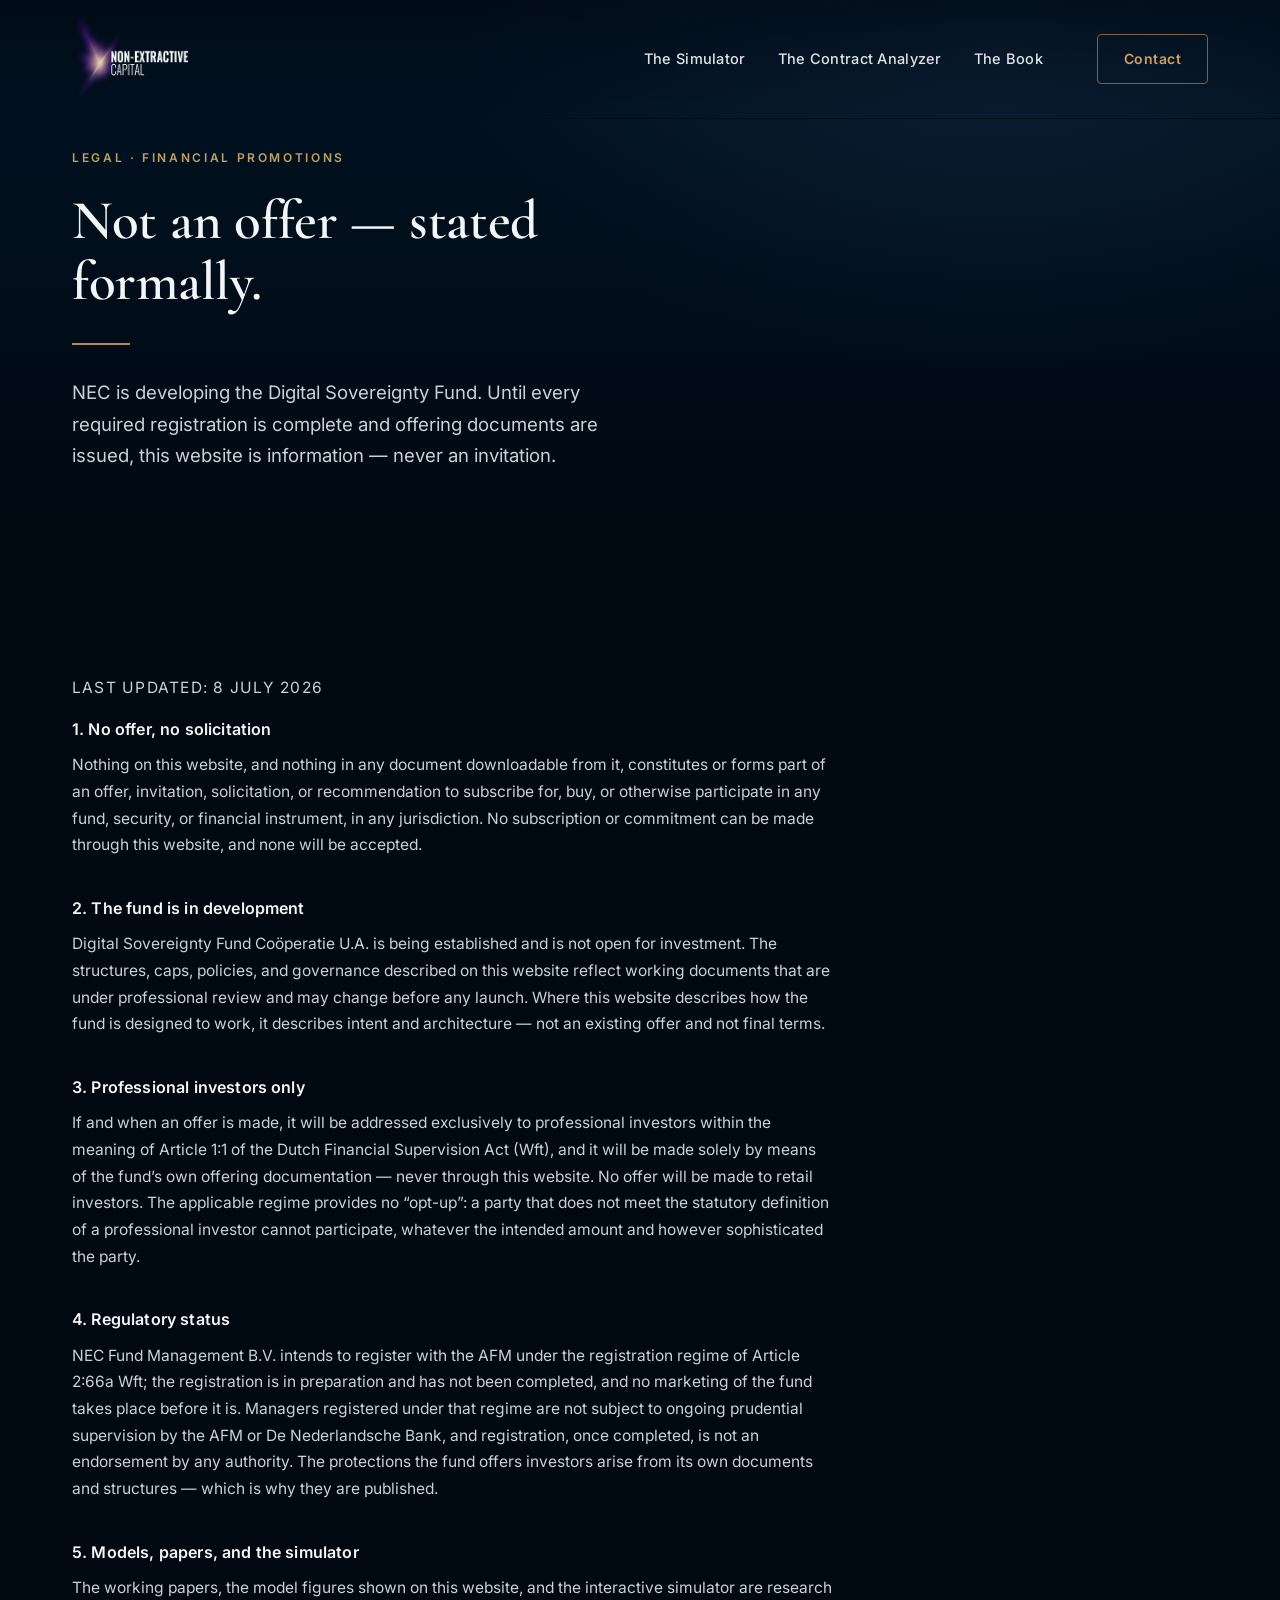
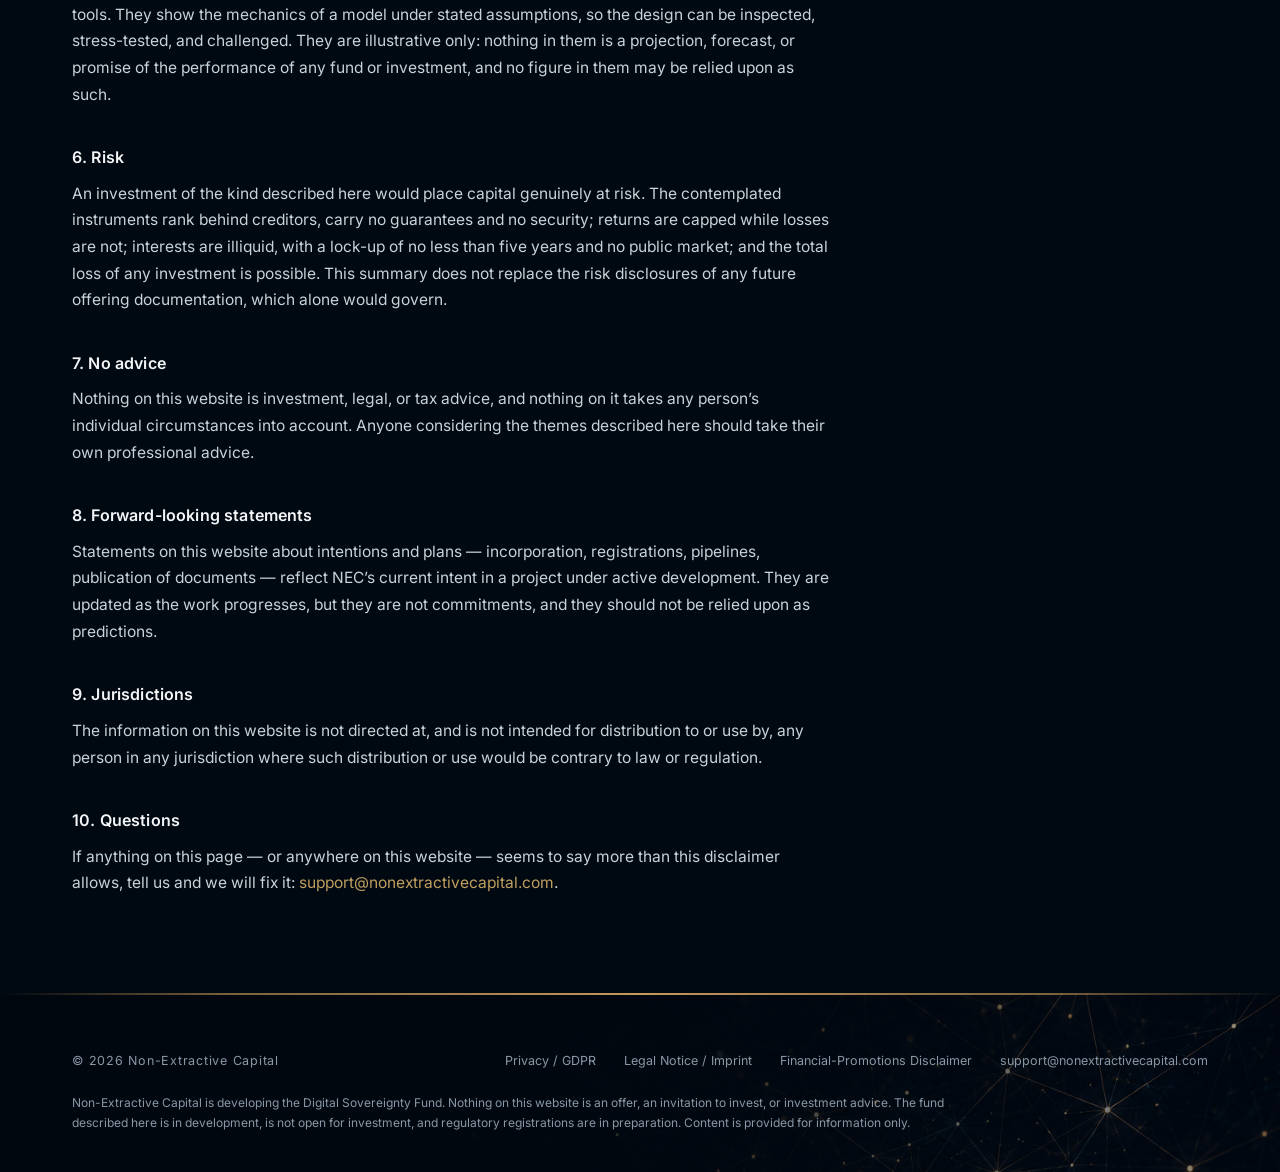
==== financial-promotions.html @ 7700f15b "NEC front-door site v1 (stripped-back homepage) Homepage + 3 legal pages, built on the NEC-Homepage " ====
<!DOCTYPE html>
<html lang="en">
<head>
<meta charset="utf-8">
<meta name="viewport" content="width=device-width, initial-scale=1">
<title>Financial-Promotions Disclaimer — Non-Extractive Capital</title>
<meta name="description" content="The pre-AFM financial-promotions disclaimer of Non-Extractive Capital: no offer or solicitation, a fund in development, professional investors only (Wft 1:1), illustrative models, and risk stated plainly.">
<link rel="stylesheet" href="assets/style.css">
</head>
<body>

<header class="site-header">
  <div class="container nav-bar">
    <a class="brand" href="index.html" aria-label="Non-Extractive Capital — home">
      <img class="brand-logo" src="assets/nec-logo-tight.png" alt="Non-Extractive Capital" height="92">
    </a>
    <button class="nav-toggle" aria-expanded="false" aria-label="Open menu"><span></span><span></span><span></span></button>
    <ul class="nav-menu">
      <li class="nav-item"><a href="index.html#simulator">The Simulator</a></li>
      <li class="nav-item"><a href="index.html#analyzer">The Contract Analyzer</a></li>
      <li class="nav-item"><a href="index.html#book">The Book</a></li>
    </ul>
    <a class="btn-contact" href="mailto:support@nonextractivecapital.com">Contact</a>
  </div>
</header>

<main>

  <!-- DRAFT for review: prepared 8 Jul 2026; requires review by Beata / Dutch counsel before publication. -->
  <!-- Quiet hero (legal page) -->
  <section class="hero hero-quiet">
    <div class="container">
      <div class="hero-content">
        <p class="eyebrow">Legal &middot; Financial Promotions</p>
        <h1>Not an offer &mdash; stated formally.</h1>
        <hr class="hero-rule">
        <p class="lead">NEC is developing the Digital Sovereignty Fund. Until every required registration is complete and offering documents are issued, this website is information &mdash; never an invitation.</p>
      </div>
    </div>
  </section>

  <section class="section" id="disclaimer">
    <div class="container">
      <div class="legal-block">
        <p class="legal-meta">Last updated: 8 July 2026</p>

        <h3>1. No offer, no solicitation</h3>
        <p>Nothing on this website, and nothing in any document downloadable from it, constitutes or forms part of an offer, invitation, solicitation, or recommendation to subscribe for, buy, or otherwise participate in any fund, security, or financial instrument, in any jurisdiction. No subscription or commitment can be made through this website, and none will be accepted.</p>

        <h3>2. The fund is in development</h3>
        <p>Digital Sovereignty Fund Co&ouml;peratie U.A. is being established and is not open for investment. The structures, caps, policies, and governance described on this website reflect working documents that are under professional review and may change before any launch. Where this website describes how the fund is designed to work, it describes intent and architecture &mdash; not an existing offer and not final terms.</p>

        <h3>3. Professional investors only</h3>
        <p>If and when an offer is made, it will be addressed exclusively to professional investors within the meaning of Article 1:1 of the Dutch Financial Supervision Act (Wft), and it will be made solely by means of the fund&rsquo;s own offering documentation &mdash; never through this website. No offer will be made to retail investors. The applicable regime provides no &ldquo;opt-up&rdquo;: a party that does not meet the statutory definition of a professional investor cannot participate, whatever the intended amount and however sophisticated the party.</p>

        <h3>4. Regulatory status</h3>
        <p>NEC Fund Management B.V. intends to register with the AFM under the registration regime of Article 2:66a Wft; the registration is in preparation and has not been completed, and no marketing of the fund takes place before it is. Managers registered under that regime are not subject to ongoing prudential supervision by the AFM or De Nederlandsche Bank, and registration, once completed, is not an endorsement by any authority. The protections the fund offers investors arise from its own documents and structures &mdash; which is why they are published.</p>

        <h3>5. Models, papers, and the simulator</h3>
        <p>The working papers, the model figures shown on this website, and the interactive simulator are research tools. They show the mechanics of a model under stated assumptions, so the design can be inspected, stress-tested, and challenged. They are illustrative only: nothing in them is a projection, forecast, or promise of the performance of any fund or investment, and no figure in them may be relied upon as such.</p>

        <h3>6. Risk</h3>
        <p>An investment of the kind described here would place capital genuinely at risk. The contemplated instruments rank behind creditors, carry no guarantees and no security; returns are capped while losses are not; interests are illiquid, with a lock-up of no less than five years and no public market; and the total loss of any investment is possible. This summary does not replace the risk disclosures of any future offering documentation, which alone would govern.</p>

        <h3>7. No advice</h3>
        <p>Nothing on this website is investment, legal, or tax advice, and nothing on it takes any person&rsquo;s individual circumstances into account. Anyone considering the themes described here should take their own professional advice.</p>

        <h3>8. Forward-looking statements</h3>
        <p>Statements on this website about intentions and plans &mdash; incorporation, registrations, pipelines, publication of documents &mdash; reflect NEC&rsquo;s current intent in a project under active development. They are updated as the work progresses, but they are not commitments, and they should not be relied upon as predictions.</p>

        <h3>9. Jurisdictions</h3>
        <p>The information on this website is not directed at, and is not intended for distribution to or use by, any person in any jurisdiction where such distribution or use would be contrary to law or regulation.</p>

        <h3>10. Questions</h3>
        <p>If anything on this page &mdash; or anywhere on this website &mdash; seems to say more than this disclaimer allows, tell us and we will fix it: <a href="mailto:support@nonextractivecapital.com">support@nonextractivecapital.com</a>.</p>
      </div>
    </div>
  </section>

</main>

<footer class="site-footer">
  <div class="container">
    <div class="footer-legal">
      <span class="footer-brand">&copy; 2026 Non-Extractive Capital</span>
      <a href="privacy.html">Privacy / GDPR</a>
      <a href="legal-notice.html">Legal Notice / Imprint</a>
      <a href="financial-promotions.html">Financial-Promotions Disclaimer</a>
      <a href="mailto:support@nonextractivecapital.com">support@nonextractivecapital.com</a>
    </div>
    <p class="footer-disclaimer">Non-Extractive Capital is developing the Digital Sovereignty Fund. Nothing on this website is an offer, an invitation to invest, or investment advice. The fund described here is in development, is not open for investment, and regulatory registrations are in preparation. Content is provided for information only.</p>
  </div>
</footer>

<script src="assets/nav.js"></script>
</body>
</html>
---- assets/style.css ----
/* ============================================================
   SELF-HOSTED FONTS (activated 8 Jul 2026)
   Cormorant Garamond + Inter, subset (latin; +greek for Inter)
   and served from assets/fonts/ — no third-party requests.
   Originals + license (OFL) in assets/fonts/_originals/.
   ============================================================ */

@font-face { font-family: "Cormorant Garamond"; font-style: normal; font-weight: 500; font-display: swap; src: url("fonts/cormorant-garamond-500.woff") format("woff"); }
@font-face { font-family: "Cormorant Garamond"; font-style: normal; font-weight: 600; font-display: swap; src: url("fonts/cormorant-garamond-600.woff") format("woff"); }
@font-face { font-family: "Cormorant Garamond"; font-style: normal; font-weight: 700; font-display: swap; src: url("fonts/cormorant-garamond-700.woff") format("woff"); }
@font-face { font-family: "Cormorant Garamond"; font-style: italic; font-weight: 500; font-display: swap; src: url("fonts/cormorant-garamond-500italic.woff") format("woff"); }
@font-face { font-family: "Inter"; font-style: normal; font-weight: 400; font-display: swap; src: url("fonts/inter-400.woff") format("woff"); }
@font-face { font-family: "Inter"; font-style: normal; font-weight: 500; font-display: swap; src: url("fonts/inter-500.woff") format("woff"); }
@font-face { font-family: "Inter"; font-style: normal; font-weight: 600; font-display: swap; src: url("fonts/inter-600.woff") format("woff"); }

/* ============================================================
   NEC — Non-Extractive Capital · Design System v2
   Redesign 2026-07-04 · matches 01_liked_reference_design.png
   Dark institutional: navy fields, photographic heroes,
   restrained gold signals, serif/sans contrast.
   ============================================================ */

:root {
  /* Backgrounds */
  --bg-deep: #000811;        /* main page background */
  --bg-field: #021323;       /* large sections, hero base */
  --bg-lower: #06111D;       /* lower sections, footer */
  /* Panels */
  --panel: #051626;          /* cards, accordions, mega-menu */
  --panel-elevated: #081522; /* highlight cards, feature panels */
  /* Borders */
  --border: #203040;
  --border-strong: #304050;
  /* Gold — signal, not decoration */
  --gold: #D0A060;
  --gold-muted: #C0A060;
  --gold-deep: #806040;
  /* Text */
  --text: #F3F5F7;
  --text-body: #C9D1D9;
  --text-muted: #8A97A6;
  --text-disabled: #5E6A76;
  /* Type */
  --serif: "Cormorant Garamond", "Lora", Georgia, "Times New Roman", serif;
  --sans: "Inter", -apple-system, BlinkMacSystemFont, "Segoe UI", Helvetica, Arial, sans-serif;
  /* Layout */
  --maxw: 1200px;
  --pad-x: 32px;
  --radius: 5px;
  /* Hero overlay (handoff-specified technique) */
  --hero-overlay-x: linear-gradient(90deg, rgba(2,8,17,.92) 0%, rgba(2,8,17,.55) 55%, rgba(2,8,17,.2) 100%);
  --hero-overlay-y: linear-gradient(180deg, rgba(0,8,17,.45) 0%, rgba(0,8,17,.05) 32%, rgba(0,8,17,.35) 68%, rgba(0,8,17,.92) 100%);
}

/* ---------- Base ---------- */

* { margin: 0; padding: 0; box-sizing: border-box; }

html { scroll-behavior: smooth; }

body {
  background: var(--bg-deep);
  color: var(--text-body);
  font-family: var(--sans);
  font-size: 16.5px;
  line-height: 1.65;
  -webkit-font-smoothing: antialiased;
  text-rendering: optimizeLegibility;
}

img { max-width: 100%; display: block; }

a { color: var(--gold-muted); text-decoration: none; transition: color .18s ease; }
a:hover { color: var(--gold); }

::selection { background: rgba(208,160,96,.28); color: var(--text); }

h1, h2, h3.serif {
  font-family: var(--serif);
  font-weight: 600;
  color: var(--text);
  letter-spacing: -0.005em;
}

.container {
  max-width: var(--maxw);
  margin: 0 auto;
  padding-left: var(--pad-x);
  padding-right: var(--pad-x);
}

.visually-hidden {
  position: absolute; width: 1px; height: 1px;
  overflow: hidden; clip: rect(0 0 0 0); white-space: nowrap;
}

/* ---------- Header / navigation ---------- */

.site-header {
  position: fixed;
  top: 0; left: 0; right: 0;
  z-index: 100;
  transition: background .25s ease, border-color .25s ease;
  border-bottom: 1px solid transparent;
  background: linear-gradient(180deg, rgba(0,8,17,.62) 0%, rgba(0,8,17,0) 100%);
}
.site-header.scrolled {
  background: rgba(0,8,17,.92);
  backdrop-filter: blur(10px);
  -webkit-backdrop-filter: blur(10px);
  border-bottom-color: var(--border);
}

.nav-bar {
  display: flex;
  align-items: center;
  gap: 30px;
  height: 118px;
}

.brand {
  display: flex;
  align-items: baseline;
  gap: 12px;
  color: var(--text);
  white-space: nowrap;
}
.brand:hover { color: var(--text); }
.brand-logo { height: 92px; width: auto; display: block; }
.brand .brand-mark {
  font-family: var(--sans);
  font-weight: 700;
  font-size: 21px;
  letter-spacing: .10em;
}
.brand .brand-tag {
  font-size: 9.5px;
  font-weight: 500;
  letter-spacing: .24em;
  text-transform: uppercase;
  color: var(--text-muted);
}

.nav-menu {
  display: flex;
  align-items: center;
  gap: 4px;
  list-style: none;
  margin-left: auto;
}

.nav-item { position: relative; }

.nav-item > a {
  display: block;
  white-space: nowrap;
  padding: 51px 14px;
  font-family: var(--sans);
  font-size: 14.5px;
  font-weight: 500;
  letter-spacing: .02em;
  color: #DFE3E9;
  position: relative;
}
.nav-item > a:hover { color: var(--text); }
.nav-item > a .caret { display: none; }

/* gold active underline */
.nav-item > a::after {
  content: "";
  position: absolute;
  left: 14px; right: 14px; bottom: 38px;
  height: 1.5px;
  background: var(--gold);
  transform: scaleX(0);
  transform-origin: left;
  transition: transform .2s ease;
}
.nav-item > a[aria-current="page"] { color: var(--text); }
.nav-item > a[aria-current="page"]::after,
.nav-item > a:hover::after { transform: scaleX(1); }

/* Dropdown panel */
.dropdown {
  position: absolute;
  top: 100%;
  left: 50%;
  transform: translate(-50%, 6px);
  min-width: 252px;
  background: var(--panel);
  border: 1px solid var(--border);
  border-radius: 6px;
  padding: 10px 8px;
  box-shadow: 0 22px 48px rgba(0,0,0,.55);
  opacity: 0;
  visibility: hidden;
  transition: opacity .16s ease, transform .16s ease, visibility .16s;
  z-index: 110;
}
.nav-item:hover .dropdown,
.nav-item:focus-within .dropdown {
  opacity: 1;
  visibility: visible;
  transform: translate(-50%, 0);
}
.dropdown a {
  display: block;
  padding: 8.5px 14px;
  font-size: 13.5px;
  color: var(--text-body);
  border-radius: 4px;
}
.dropdown a:hover { color: var(--gold); background: rgba(208,160,96,.06); }
.dropdown .overview-link { display: none; } /* desktop: label itself opens the Overview */

.btn-contact {
  margin-left: 10px;
  padding: 12px 26px;
  font-family: var(--sans);
  font-size: 14px;
  font-weight: 600;
  letter-spacing: .03em;
  color: var(--gold);
  border: 1px solid var(--gold-deep);
  border-radius: 4px;
  white-space: nowrap;
  transition: border-color .18s ease, background .18s ease;
}
.btn-contact:hover { border-color: var(--gold); background: rgba(208,160,96,.08); color: var(--gold); }

/* Mobile toggle */
.nav-toggle {
  display: none;
  margin-left: auto;
  background: none;
  border: 1px solid var(--border-strong);
  border-radius: 4px;
  padding: 9px 11px;
  cursor: pointer;
}
.nav-toggle span {
  display: block;
  width: 19px; height: 1.6px;
  background: var(--text);
  margin: 4px 0;
  transition: transform .2s ease, opacity .2s ease;
}
.nav-toggle[aria-expanded="true"] span:nth-child(1) { transform: translateY(5.6px) rotate(45deg); }
.nav-toggle[aria-expanded="true"] span:nth-child(2) { opacity: 0; }
.nav-toggle[aria-expanded="true"] span:nth-child(3) { transform: translateY(-5.6px) rotate(-45deg); }

/* ---------- Hero system ---------- */

.hero {
  position: relative;
  display: flex;
  align-items: center;
  min-height: 78vh;
  padding: 150px 0 96px;
  background-color: var(--bg-field);
  background-size: cover;
  background-position: center right;
  background-repeat: no-repeat;
  overflow: hidden;
}
.hero.hero-tall { min-height: 92vh; }
.hero.hero-quiet {
  min-height: 0;
  padding: 148px 0 72px;
  background-image:
    radial-gradient(ellipse 70% 90% at 78% 10%, rgba(20,44,70,.5) 0%, rgba(2,19,35,0) 60%),
    linear-gradient(180deg, var(--bg-field) 0%, var(--bg-deep) 100%);
}

.hero .container { width: 100%; }

.hero-content {
  position: relative;
  z-index: 2;
  max-width: 640px;
}

.eyebrow {
  font-size: 12px;
  font-weight: 600;
  letter-spacing: .22em;
  text-transform: uppercase;
  color: var(--gold-muted);
  margin-bottom: 22px;
}

.hero h1 {
  font-size: clamp(2.4rem, 4.3vw, 3.8rem);
  line-height: 1.12;
  margin-bottom: 26px;
  max-width: 660px;
}

.hero .lead {
  font-size: 18.5px;
  line-height: 1.7;
  color: var(--text-body);
  max-width: 540px;
  margin-bottom: 36px;
}

.hero-actions {
  display: flex;
  align-items: center;
  gap: 26px;
  flex-wrap: wrap;
}

/* Split hero (text left, contained figure right — Moral Economy) */
.hero-split .container {
  display: grid;
  grid-template-columns: minmax(0, 1.15fr) minmax(0, .85fr);
  gap: 64px;
  align-items: center;
}
.hero-split .hero-content { max-width: none; }
.hero-figure { position: relative; z-index: 2; }
.hero-figure img {
  width: min(440px, 100%);
  margin: 0 auto;
  filter: drop-shadow(0 0 60px rgba(208,160,96,.14));
}

/* ---------- Buttons & links ---------- */

.btn {
  display: inline-block;
  padding: 15px 30px;
  font-family: var(--sans);
  font-size: 14.5px;
  font-weight: 600;
  letter-spacing: .03em;
  border-radius: 5px;
}
.btn .btn-arrow { margin-left: 10px; }
.hero-rule {
  width: 58px;
  height: 2px;
  border: 0;
  background: #B08A50;
  margin: 30px 0 32px;
}
.btn {
  cursor: pointer;
  transition: background .18s ease, border-color .18s ease;
}
.btn-primary {
  background: var(--gold);
  color: #071018;
  border: 1px solid var(--gold);
}
.btn-primary:hover { background: #DCB278; border-color: #DCB278; color: #071018; }
.btn-secondary {
  background: transparent;
  color: var(--gold);
  border: 1px solid var(--gold-deep);
}
.btn-secondary:hover { border-color: var(--gold); background: rgba(208,160,96,.08); color: var(--gold); }

.link-arrow {
  font-size: 14px;
  font-weight: 500;
  letter-spacing: .02em;
  color: var(--gold-muted);
  white-space: nowrap;
}
.link-arrow::after { content: "\2192"; margin-left: 7px; transition: margin .18s ease; }
.link-arrow:hover { color: var(--gold); }
.link-arrow:hover::after { margin-left: 11px; }

a:focus-visible, button:focus-visible {
  outline: 2px solid var(--gold);
  outline-offset: 3px;
  border-radius: 3px;
}

/* ---------- Sections ---------- */

.section { padding: 96px 0; background: var(--bg-deep); }
.section.section-field { background: var(--bg-field); }
.section.section-lower { background: var(--bg-lower); }
.section-compact { padding: 64px 0; }

.section-head { max-width: 680px; margin-bottom: 52px; }
.section-head.centered { margin-left: auto; margin-right: auto; text-align: center; }
.section-kicker {
  font-size: 11.5px;
  font-weight: 600;
  letter-spacing: .22em;
  text-transform: uppercase;
  color: var(--gold-muted);
  margin-bottom: 14px;
}
.section-head h2 {
  font-size: clamp(1.85rem, 2.8vw, 2.5rem);
  line-height: 1.18;
  margin-bottom: 16px;
}
.section-head p { font-size: 16.5px; color: var(--text-body); }

/* ---------- Cards ---------- */

.icon { display: inline-block; line-height: 0; flex-shrink: 0; }

.card-grid {
  display: grid;
  gap: 22px;
}
.card-grid.cols-2 { grid-template-columns: repeat(2, 1fr); }
.card-grid.cols-3 { grid-template-columns: repeat(3, 1fr); }
.card-grid.cols-4 { grid-template-columns: repeat(4, 1fr); }
.card-grid.cols-5 { grid-template-columns: repeat(5, 1fr); }

.card {
  background: var(--panel);
  border: 1px solid var(--border);
  border-radius: var(--radius);
  padding: 30px 28px;
  display: flex;
  flex-direction: column;
  gap: 14px;
  transition: border-color .2s ease, transform .2s ease;
}
.card:hover { border-color: var(--border-strong); transform: translateY(-2px); }
.card .icon { width: 30px; height: 30px; color: var(--gold-muted); }
.card .icon svg { width: 100%; height: 100%; }
.card h3 {
  font-family: var(--sans);
  font-size: 17.5px;
  font-weight: 600;
  color: var(--text);
  letter-spacing: .01em;
}
.card p { font-size: 14.5px; line-height: 1.62; color: var(--text-muted); flex-grow: 1; }
.card .link-arrow { font-size: 13.5px; }
.card .card-meta {
  font-size: 12px;
  letter-spacing: .08em;
  text-transform: uppercase;
  color: var(--text-muted);
  flex-grow: 0;
}
.card.paper .card-meta { color: #8A93A0; }

/* ---------- Feature panel (framed multi-column strip) ---------- */

.feature-panel {
  background: var(--panel-elevated);
  border: 1px solid var(--border);
  border-radius: 6px;
  padding: 44px 46px;
}
.feature-panel .feature-title {
  font-family: var(--sans);
  font-size: 16px;
  font-weight: 600;
  color: var(--text);
  letter-spacing: .01em;
  margin-bottom: 30px;
}
.feature-cols {
  display: grid;
  grid-template-columns: repeat(4, 1fr);
  gap: 34px;
}
.feature-col .icon { width: 26px; height: 26px; color: var(--gold-muted); margin-bottom: 14px; }
.feature-col .icon svg { width: 100%; height: 100%; }
.feature-col h4 {
  font-size: 14.5px;
  font-weight: 600;
  color: var(--text);
  margin-bottom: 8px;
  letter-spacing: .01em;
}
.feature-col p { font-size: 13.5px; line-height: 1.6; color: var(--text-muted); }

/* ---------- Callout strip ---------- */

.callout {
  background: var(--panel);
  border: 1px solid var(--border);
  border-radius: 6px;
  padding: 26px 34px;
  display: flex;
  align-items: center;
  gap: 22px;
}
.callout .icon { flex: 0 0 26px; width: 26px; height: 26px; color: var(--gold-muted); }
.callout .icon svg { width: 100%; height: 100%; }
.callout p { font-size: 15.5px; color: var(--text-body); flex-grow: 1; }
.callout p em { color: var(--text); font-style: italic; }
.callout .link-arrow { flex-shrink: 0; }

/* ---------- Accordions ---------- */

.accordion {
  border-top: 1px solid var(--border);
}
.accordion-item { border-bottom: 1px solid var(--border); }
.accordion-trigger {
  width: 100%;
  display: flex;
  align-items: center;
  gap: 20px;
  padding: 21px 6px;
  background: none;
  border: none;
  cursor: pointer;
  text-align: left;
  font-family: var(--sans);
}
.accordion-trigger .acc-num {
  font-size: 12.5px;
  font-weight: 600;
  letter-spacing: .08em;
  color: var(--gold-muted);
  flex: 0 0 30px;
}
.accordion-trigger .acc-title {
  font-size: 16px;
  font-weight: 500;
  color: var(--text);
  flex-grow: 1;
  letter-spacing: .005em;
}
.accordion-trigger .acc-toggle {
  flex: 0 0 auto;
  color: var(--gold-muted);
  font-size: 19px;
  font-weight: 400;
  line-height: 1;
  transition: transform .22s ease;
}
.accordion-item.open .acc-toggle { transform: rotate(45deg); }
.accordion-trigger:hover .acc-title { color: var(--gold); }
.accordion-panel {
  max-height: 0;
  overflow: hidden;
  transition: max-height .3s ease;
}
.accordion-panel-inner {
  padding: 2px 56px 24px;
  font-size: 15px;
  line-height: 1.68;
  color: var(--text-body);
  max-width: 720px;
}
.accordion-panel-inner p + p { margin-top: 12px; }

/* ---------- Diagram panels & SVG ---------- */

.diagram-panel {
  background: var(--panel-elevated);
  border: 1px solid var(--border-strong);
  border-radius: 6px;
  padding: 40px 44px;
}
.diagram-panel figcaption,
.diagram-caption {
  margin-top: 22px;
  font-size: 12.5px;
  letter-spacing: .06em;
  text-transform: uppercase;
  color: var(--text-muted);
  text-align: center;
}
.diagram-svg { width: 100%; height: auto; display: block; }

/* SVG shared classes */
.dg-stroke { stroke: var(--gold-muted); fill: none; stroke-width: 1.5; }
.dg-stroke-faint { stroke: var(--border-strong); fill: none; stroke-width: 1; }
.dg-box { fill: #0A1B2C; stroke: var(--border-strong); stroke-width: 1; }
.dg-box-gold { fill: rgba(208,160,96,.08); stroke: var(--gold-deep); stroke-width: 1.2; }
.dg-gold-fill { fill: rgba(208,160,96,.28); stroke: var(--gold); stroke-width: 1.6; }
.dg-label { font-family: var(--sans); font-size: 13px; font-weight: 600; fill: var(--text); }
.dg-sublabel { font-family: var(--sans); font-size: 11px; font-weight: 400; fill: var(--text-muted); }
.dg-axis-label { font-family: var(--sans); font-size: 11px; font-weight: 500; fill: var(--text-body); }
.dg-heading { font-family: var(--sans); font-size: 11.5px; font-weight: 600; letter-spacing: .14em; fill: var(--gold-muted); }
.dg-arrow { stroke: var(--gold-deep); stroke-width: 1.3; fill: none; }

/* Two-column split (text + diagram/visual) */
.split {
  display: grid;
  grid-template-columns: minmax(0, .92fr) minmax(0, 1.08fr);
  gap: 64px;
  align-items: center;
}
.split.reverse { grid-template-columns: minmax(0, 1.08fr) minmax(0, .92fr); }
.split .section-head { margin-bottom: 0; }

/* ---------- Prose block ---------- */

.prose { max-width: 720px; }
.prose p { margin-bottom: 18px; font-size: 16.5px; color: var(--text-body); }
.prose p:last-child { margin-bottom: 0; }
.prose strong { color: var(--text); font-weight: 600; }

/* ---------- Status / credibility band ---------- */

.status-band {
  background: var(--bg-lower);
  border-top: 1px solid var(--border);
  border-bottom: 1px solid var(--border);
  padding: 52px 0;
}
.status-band .status-inner {
  display: flex;
  align-items: flex-start;
  gap: 24px;
  max-width: 880px;
}
.status-band .icon { flex: 0 0 26px; width: 26px; height: 26px; color: var(--gold-muted); margin-top: 3px; }
.status-band .icon svg { width: 100%; height: 100%; }
.status-band h3 {
  font-family: var(--sans);
  font-size: 15px;
  font-weight: 600;
  color: var(--text);
  margin-bottom: 10px;
  letter-spacing: .02em;
}
.status-band p { font-size: 15px; color: var(--text-muted); line-height: 1.7; }

/* ---------- Footer ---------- */

.site-footer {
  position: relative;
  background:
    linear-gradient(90deg, rgba(1,7,15,.97) 0%, rgba(1,7,15,.82) 52%, rgba(1,7,15,.4) 100%),
    url('images/tex-network.jpg') right center / cover no-repeat,
    var(--bg-lower);
  border-top: none;
  padding: 58px 0 40px;
  font-size: 13.5px;
}
.site-footer::before {
  content: "";
  position: absolute;
  top: 0; left: 0; right: 0;
  height: 2px;
  background: linear-gradient(90deg, rgba(176,138,80,0) 0%, rgba(176,138,80,.7) 18%, rgba(208,160,96,.95) 50%, rgba(176,138,80,.7) 82%, rgba(176,138,80,0) 100%);
}
.footer-grid {
  display: grid;
  grid-template-columns: repeat(6, 1fr);
  gap: 30px;
  margin-bottom: 56px;
}
.footer-col h4 {
  font-size: 12px;
  font-weight: 600;
  letter-spacing: .14em;
  text-transform: uppercase;
  color: var(--text);
  margin-bottom: 16px;
}
.footer-col h4 a { color: var(--text); }
.footer-col h4 a:hover { color: var(--gold); }
.footer-col ul { list-style: none; }
.footer-col li { margin-bottom: 9px; }
.footer-col a { color: var(--text-muted); font-size: 13px; }
.footer-col a:hover { color: var(--gold-muted); }

.footer-legal {
  border-top: none;
  padding-top: 0;
  display: flex;
  flex-wrap: wrap;
  align-items: center;
  gap: 10px 28px;
  color: var(--text-disabled);
  font-size: 12.5px;
}
.footer-legal a { color: var(--text-muted); font-size: 12.5px; }
.footer-legal a:hover { color: var(--gold-muted); }
.footer-legal .footer-brand {
  margin-right: auto;
  color: var(--text-muted);
  letter-spacing: .06em;
}
.footer-disclaimer {
  margin-top: 22px;
  font-size: 12px;
  line-height: 1.6;
  color: var(--text-muted);
  max-width: 880px;
}

/* ---------- Responsive ---------- */

@media (max-width: 1080px) {
  .card-grid.cols-4, .card-grid.cols-5 { grid-template-columns: repeat(2, 1fr); }
  .feature-cols { grid-template-columns: repeat(2, 1fr); gap: 30px; }
  .footer-grid { grid-template-columns: repeat(3, 1fr); }
  .split, .split.reverse, .hero-split .container { grid-template-columns: 1fr; gap: 48px; }
  .hero-figure img { width: min(360px, 80%); }
}

@media (max-width: 900px) {
  .nav-menu, .site-header .btn-contact { display: none; }
  .nav-toggle { display: block; }

  .nav-menu.mobile-open {
    display: flex;
    flex-direction: column;
    align-items: stretch;
    gap: 0;
    position: fixed;
    top: 118px; left: 0; right: 0; bottom: 0;
    background: rgba(0,8,17,.98);
    padding: 18px 24px 40px;
    overflow-y: auto;
    margin-left: 0;
    border-top: 1px solid var(--border);
  }
  .nav-menu.mobile-open .nav-item { border-bottom: 1px solid var(--border); }
  .nav-menu.mobile-open .nav-item > a {
    padding: 17px 4px;
    font-size: 16px;
    display: flex;
    justify-content: space-between;
    align-items: center;
    min-height: 44px;
  }
  .nav-menu.mobile-open .nav-item > a::after { display: none; }
  .nav-menu.mobile-open .nav-item > a .caret { display: inline; color: var(--text-muted); font-size: 12px; }
  .nav-menu.mobile-open .dropdown {
    position: static;
    transform: none;
    min-width: 0;
    border: none;
    box-shadow: none;
    background: transparent;
    padding: 0 0 14px 14px;
    opacity: 1;
    visibility: hidden;
    display: none;
  }
  .nav-menu.mobile-open .nav-item.open .dropdown { display: block; visibility: visible; }
  .nav-menu.mobile-open .dropdown .overview-link { display: flex; color: var(--gold-muted); }
  .nav-menu.mobile-open .dropdown a { padding: 11px 8px; font-size: 14.5px; min-height: 44px; display: flex; align-items: center; }
  .nav-menu.mobile-open .btn-contact { display: inline-block; margin: 22px 4px 0; text-align: center; }

  .hero { padding: 128px 0 72px; min-height: 0; }
  .hero.hero-tall { min-height: 0; }
  .section { padding: 68px 0; }
  .feature-panel { padding: 32px 26px; }
  .diagram-panel { padding: 26px 20px; }
  .callout { flex-direction: column; align-items: flex-start; gap: 14px; padding: 24px 24px; }
  .accordion-panel-inner { padding-left: 6px; padding-right: 6px; }
}

@media (max-width: 640px) {
  :root { --pad-x: 22px; }
  .card-grid.cols-2, .card-grid.cols-3, .card-grid.cols-4, .card-grid.cols-5 { grid-template-columns: 1fr; }
  .feature-cols { grid-template-columns: 1fr; }
  .footer-grid { grid-template-columns: repeat(2, 1fr); }
  .hero h1 { font-size: 2.35rem; }
  .hero .lead { font-size: 16.5px; }
  .status-band .status-inner { flex-direction: column; gap: 14px; }
}

@media (prefers-reduced-motion: reduce) {
  html { scroll-behavior: auto; }
  *, *::before, *::after { transition: none !important; animation: none !important; }
}

/* ============================================================
   v2.1 ATMOSPHERE PILOT — scoped to .page-home only.
   Layered depth instead of flat blocks; sections blend;
   bigger typographic moments. Roll out site-wide if approved.
   ============================================================ */

/* Sections: layered glows over the base fields, soft blends between bands */
.page-home .section { padding: 116px 0; }

.page-home .section-thesis {
  background:
    radial-gradient(ellipse 72% 58% at 84% 0%, rgba(26,58,94,.30) 0%, rgba(26,58,94,0) 62%),
    radial-gradient(ellipse 46% 40% at 4% 100%, rgba(128,96,64,.10) 0%, rgba(128,96,64,0) 60%),
    var(--bg-deep);
}

.page-home .section-model {
  background:
    linear-gradient(180deg, rgba(0,8,17,1) 0%, rgba(0,8,17,0) 260px),
    radial-gradient(ellipse 78% 64% at 16% 22%, rgba(30,74,122,.26) 0%, rgba(30,74,122,0) 62%),
    radial-gradient(ellipse 48% 42% at 92% 96%, rgba(128,96,64,.09) 0%, rgba(128,96,64,0) 60%),
    var(--bg-field);
}

.page-home .section-pathways {
  background:
    linear-gradient(180deg, rgba(2,19,35,.85) 0%, rgba(2,19,35,0) 240px),
    radial-gradient(ellipse 66% 52% at 88% 30%, rgba(26,58,94,.22) 0%, rgba(26,58,94,0) 60%),
    var(--bg-deep);
}

.page-home .status-band {
  border-top: none;
  background:
    radial-gradient(ellipse 62% 90% at 50% 0%, rgba(30,74,122,.16) 0%, rgba(30,74,122,0) 62%),
    linear-gradient(180deg, var(--bg-deep) 0%, var(--bg-lower) 34%);
  padding: 84px 0;
}

.page-home .site-footer {
  background:
    radial-gradient(ellipse 58% 46% at 50% 0%, rgba(30,74,122,.10) 0%, rgba(30,74,122,0) 58%),
    var(--bg-lower);
}

/* Bigger, airier headline moments */
.page-home .section-head h2 { font-size: clamp(2.1rem, 3.3vw, 2.95rem); }
.page-home .section-head { margin-bottom: 60px; }

/* Serif pull-quote moment */
.page-home .quote-line {
  font-family: var(--serif);
  font-style: italic;
  font-weight: 500;
  font-size: clamp(1.55rem, 2.6vw, 2.15rem);
  line-height: 1.35;
  color: var(--text);
  max-width: 760px;
  margin-bottom: 40px;
}
.page-home .quote-line span { color: var(--gold-muted); }
.page-home .quote-source {
  display: block;
  margin-top: 22px;
  font-family: var(--sans);
  font-style: normal;
  font-size: 12.5px;
  font-weight: 600;
  letter-spacing: .2em;
  text-transform: uppercase;
  color: var(--gold-muted);
}

/* Cards: gradient fills + lit hover instead of flat boxes */
.page-home .card {
  background: linear-gradient(180deg, #081522 0%, #04121F 100%);
  border-color: rgba(32,48,64,.75);
}
.page-home .card:hover {
  border-color: rgba(208,160,96,.38);
  transform: translateY(-3px);
  box-shadow: 0 22px 44px rgba(0,0,0,.42);
}

/* Diagram panel: a lit stage, not a box */
.page-home .diagram-panel {
  background:
    radial-gradient(ellipse 64% 74% at 50% 34%, rgba(30,74,122,.18) 0%, rgba(30,74,122,0) 66%),
    var(--panel-elevated);
  border-color: rgba(48,64,80,.7);
  padding: 52px 48px;
}

/* Hero: blend the bottom into the page instead of a hard edge */
.page-home .hero::after {
  content: "";
  position: absolute;
  left: 0; right: 0; bottom: 0;
  height: 220px;
  background: linear-gradient(180deg, rgba(0,8,17,0) 0%, rgba(0,8,17,.97) 100%);
  pointer-events: none;
}

/* Image-topped cards: photographic, editorial */
.page-home .card-visual { padding: 0; overflow: hidden; }
.page-home .card-visual .card-media {
  height: 176px;
  background-color: #00060f;
  background-size: cover;
  background-position: center;
  background-repeat: no-repeat;
  border-bottom: 1px solid rgba(32,48,64,.55);
}
.page-home .card-visual .card-body {
  padding: 26px 28px 30px;
  display: flex;
  flex-direction: column;
  gap: 13px;
  flex-grow: 1;
}
.page-home .card-visual .card-body p { flex-grow: 1; }

/* Fund-model section: quiet photographic texture behind the diagram */
.page-home .section-model {
  background:
    linear-gradient(180deg, rgba(0,8,17,1) 0%, rgba(0,8,17,.62) 320px, rgba(0,8,17,.78) 78%, rgba(0,8,17,.95) 100%),
    radial-gradient(ellipse 78% 64% at 16% 22%, rgba(30,74,122,.18) 0%, rgba(30,74,122,0) 62%),
    url('images/tex-network-2.jpg') right center / cover no-repeat,
    url('images/tex-network.jpg') right center / cover no-repeat,
    var(--bg-field);
}

/* Cinematic closing band: quote + status over a darkened photographic image */
.page-home .band-cinematic {
  background-size: cover;
  background-position: center 30%;
  padding: 132px 0 118px;
  border-bottom: 1px solid var(--border);
}
.page-home .band-cinematic .quote-line { margin-bottom: 44px; }

/* ============================================================
   PAPER SURFACES — light boxes on the dark canvas.
   The page stays dark and atmospheric throughout; content
   floats on ivory panels with real shadows (finance-report
   feel, fully integrated). Generic, usable site-wide.
   ============================================================ */

.card.paper {
  background: linear-gradient(180deg, #FFFFFF 0%, #F5F2EA 100%);
  border: 1px solid #E6E1D6;
  box-shadow: 0 18px 44px rgba(0,0,0,.38);
}
.card.paper:hover {
  border-color: rgba(176,138,80,.6);
  transform: translateY(-3px);
  box-shadow: 0 26px 54px rgba(0,0,0,.46);
}
.card.paper h3 {
  font-family: var(--serif);
  font-size: 20px;
  font-weight: 600;
  letter-spacing: 0;
  color: #0B1D30;
}
.card.paper p { color: #5C6B7C; }
.card.paper .icon { color: #99753F; }
.card.paper .link-arrow {
  color: #806040;
  text-decoration: underline;
  text-underline-offset: 4px;
  text-decoration-thickness: 1px;
}
.card.paper .link-arrow:hover { color: #5F4830; }
.card.paper .card-media { border-bottom-color: #E6E1D6; }

.diagram-panel.paper {
  background: linear-gradient(180deg, #FDFCF9 0%, #F5F2EA 100%);
  border-color: #E6E1D6;
  box-shadow: 0 22px 54px rgba(0,0,0,.42);
}
.diagram-panel.paper figcaption,
.diagram-panel.paper .diagram-caption { color: #8A93A0; }
.paper .dg-box { fill: #FFFFFF; stroke: #D9D3C6; }
.paper .dg-box-gold { fill: rgba(208,160,96,.13); stroke: #B08A50; }
.paper .dg-label { fill: #0B1D30; }
.paper .dg-sublabel { fill: #6A7889; }
.paper .dg-stroke { stroke: #99753F; }
.paper .dg-stroke-faint { stroke: #D9D3C6; }
.paper .dg-arrow { stroke: #B08A50; }
.paper .dg-axis-label { fill: #45566A; }
.paper .dg-heading { fill: #99753F; }

/* Six-section paper index — floats across the hero seam (mock layout) */
.section-index {
  position: relative;
  z-index: 5;
  margin-top: -150px;
  padding: 0;
}
.index-grid {
  display: grid;
  grid-template-columns: repeat(6, 1fr);
  gap: 20px;
}
.index-grid .card { grid-column: span 2; }
.section-index .card {
  padding: 30px 24px 26px;
  border-radius: 8px;
  gap: 12px;
}
.section-index .card .icon { width: 44px; height: 44px; color: #A8813F; margin-bottom: 4px; }
.card-emblem {
  width: 46px;
  height: 46px;
  mix-blend-mode: multiply;
  opacity: .88;
  margin: 0 0 4px -3px;
}
.section-index .card h3 { font-size: 20px; }
.section-index .card p { font-size: 13.5px; }
.section-index .card .link-arrow { font-size: 13px; }

@media (max-width: 760px) {
  .index-grid { grid-template-columns: repeat(2, 1fr); }
  .index-grid .card,
  .index-grid .card:nth-child(4),
  .index-grid .card:nth-child(5) { grid-column: auto; }
  .section-index { margin-top: -60px; }
}
@media (max-width: 480px) {
  .index-grid { grid-template-columns: 1fr; }
}

/* Paper app-window frame (real product screenshots) */
.app-frame {
  background: linear-gradient(180deg, #FDFCF9 0%, #F5F2EA 100%);
  border: 1px solid #E6E1D6;
  border-radius: 8px;
  box-shadow: 0 22px 54px rgba(0,0,0,.42);
  overflow: hidden;
}
.app-frame-bar {
  display: flex;
  align-items: center;
  gap: 7px;
  padding: 13px 18px;
  border-bottom: 1px solid #E6E1D6;
}
.app-frame-bar .dot {
  width: 10px; height: 10px;
  border-radius: 50%;
  background: #D8D2C4;
}
.app-frame-title {
  margin-left: 10px;
  font-size: 12.5px;
  font-weight: 500;
  color: #6A7889;
  letter-spacing: .05em;
}
.app-frame img { display: block; width: 100%; }
.app-frame-caption {
  padding: 13px 18px;
  font-size: 12.5px;
  color: #8A93A0;
  border-top: 1px solid #E6E1D6;
}

/* Team rows (About) */
.team-row { display: flex; align-items: center; gap: 14px; }
.team-photo { width: 58px; height: 58px; border-radius: 50%; object-fit: cover; flex-shrink: 0; }
.team-row strong { display: block; color: #0B1D30; font-size: 14.5px; line-height: 1.3; }
.team-row span { font-size: 12.5px; color: #6A7889; }

/* Key-facts paper panel */
.stat-strip { position: relative; z-index: 5; }
.page-home .stat-strip { margin-top: 0; padding-bottom: 116px; }
.card.stat-card { gap: 9px; padding: 26px 26px 24px; }
.card.stat-card .stat-value {
  font-family: var(--serif);
  font-weight: 600;
  font-size: 1.6rem;
  line-height: 1.1;
  color: #0B1D30;
}
.card.stat-card p { font-size: 13px; line-height: 1.55; color: #6A7889; }
.stat-panel {
  background: linear-gradient(180deg, #FFFFFF 0%, #F5F2EA 100%);
  border: 1px solid #E6E1D6;
  border-radius: 6px;
  padding: 40px 46px;
  box-shadow: 0 28px 64px rgba(0,0,0,.5);
  display: grid;
  grid-template-columns: repeat(4, 1fr);
  gap: 36px;
}
.stat { border-left: 2px solid rgba(153,117,63,.55); padding-left: 22px; }
.stat .stat-value {
  font-family: var(--serif);
  font-weight: 600;
  font-size: 1.75rem;
  line-height: 1.1;
  color: #0B1D30;
  margin-bottom: 8px;
}
.stat p { font-size: 13px; line-height: 1.55; color: #6A7889; }

@media (max-width: 900px) {
  .stat-panel { grid-template-columns: repeat(2, 1fr); gap: 26px; padding: 30px 28px; }
  .page-home .stat-strip { margin-top: 0; padding-bottom: 68px; }
}
@media (max-width: 640px) {
  .stat-panel { grid-template-columns: 1fr; }
}

/* ============================================================
   SITE-WIDE ROLLOUT — the homepage's paper-on-dark language
   applied to the section landings: atmospheric dark canvas,
   ivory paper surfaces for every content module.
   ============================================================ */

/* Atmosphere on the dark canvas */
.section.section-field {
  background:
    radial-gradient(ellipse 75% 60% at 16% 10%, rgba(30,74,122,.24) 0%, rgba(30,74,122,0) 62%),
    radial-gradient(ellipse 48% 42% at 90% 96%, rgba(128,96,64,.08) 0%, rgba(128,96,64,0) 60%),
    var(--bg-field);
}
.section.section-lower {
  background:
    radial-gradient(ellipse 70% 55% at 86% 8%, rgba(26,58,94,.26) 0%, rgba(26,58,94,0) 60%),
    var(--bg-lower);
}

/* Feature strips become paper */
.feature-panel {
  background: linear-gradient(180deg, #FFFFFF 0%, #F5F2EA 100%);
  border: 1px solid #E6E1D6;
  border-radius: 8px;
  box-shadow: 0 18px 44px rgba(0,0,0,.38);
}
.feature-panel .feature-title { color: #0B1D30; }
.feature-col h4 { color: #0B1D30; }
.feature-col p { color: #5C6B7C; }
.feature-col .icon { color: #99753F; }

/* Callout strips become paper */
.callout {
  background: linear-gradient(180deg, #FFFFFF 0%, #F5F2EA 100%);
  border: 1px solid #E6E1D6;
  border-radius: 8px;
  box-shadow: 0 18px 44px rgba(0,0,0,.38);
}
.callout p { color: #45566A; }
.callout p em { color: #0B1D30; }
.callout p a { color: #806040; }
.callout .icon { color: #99753F; }
.callout .link-arrow {
  color: #806040;
  text-decoration: underline;
  text-underline-offset: 4px;
  text-decoration-thickness: 1px;
}
.callout .link-arrow:hover { color: #5F4830; }

/* Accordions become paper */
.accordion {
  background: linear-gradient(180deg, #FDFCF9 0%, #F5F2EA 100%);
  border: 1px solid #E6E1D6;
  border-top: 1px solid #E6E1D6;
  border-radius: 8px;
  padding: 8px 30px;
  box-shadow: 0 18px 44px rgba(0,0,0,.38);
}
.accordion-item { border-bottom: 1px solid #E6E1D6; }
.accordion-item:last-child { border-bottom: none; }
.accordion-trigger .acc-num { color: #99753F; }
.accordion-trigger .acc-title { color: #0B1D30; }
.accordion-trigger:hover .acc-title { color: #806040; }
.accordion-trigger .acc-toggle { color: #99753F; }
.accordion-panel-inner { color: #5C6B7C; }
.accordion-panel-inner a { color: #806040; }

/* Status bands: dark band, paper inner panel */
.status-band .status-inner {
  background: linear-gradient(180deg, #FFFFFF 0%, #F5F2EA 100%);
  border: 1px solid #E6E1D6;
  border-radius: 8px;
  padding: 30px 34px;
  box-shadow: 0 18px 44px rgba(0,0,0,.38);
}
.status-band .status-inner h3 { color: #0B1D30; }
.status-band .status-inner p { color: #5C6B7C; }
.status-band .status-inner .icon { color: #99753F; }
.status-band .status-inner .link-arrow { color: #806040; }

/* ============================================================
   SUB-PAGE HERO — canonical sub-pages use a shorter hero than
   the section landings (same overlay technique and type scale).
   ============================================================ */

.hero.hero-sub { min-height: 54vh; padding: 150px 0 80px; }
.hero.hero-sub h1 { font-size: clamp(2.2rem, 3.8vw, 3.3rem); }

/* ============================================================
   LEGAL PAGES — quiet single-column legal text (privacy,
   legal notice, financial promotions).
   ============================================================ */

.legal-block { max-width: 760px; }
.legal-block h3 {
  font-family: var(--sans);
  font-size: 16px;
  font-weight: 600;
  color: var(--text);
  letter-spacing: .01em;
  margin: 36px 0 10px;
}
.legal-block h3:first-of-type { margin-top: 0; }
.legal-block p { font-size: 15.5px; line-height: 1.72; color: var(--text-body); margin-bottom: 14px; }
.legal-block p:last-child { margin-bottom: 0; }
.legal-meta {
  font-size: 12px;
  letter-spacing: .08em;
  text-transform: uppercase;
  color: var(--text-muted);
  margin-bottom: 30px;
}

/* ============================================================
   ABOUT CLUSTER — team profile cards (about-team.html)
   ============================================================ */

.team-profile { display: flex; align-items: center; gap: 18px; margin-bottom: 16px; }
.team-profile .team-photo { width: 96px; height: 96px; }
.team-profile strong {
  display: block;
  font-family: var(--serif);
  font-size: 23px;
  font-weight: 600;
  color: #0B1D30;
  line-height: 1.15;
  margin-bottom: 4px;
}
.team-profile span { font-size: 13px; letter-spacing: .03em; color: #6A7889; }

/* ============================================================
   v3 — VARIATION MODULE KIT (Batch 1, 8 Jul 2026)
   Per NEC-Website-Visual-Redesign-Plan-2026-07-08.md §9.
   Token vocabulary only. Section tint hooks give each section
   a subtle atmosphere shift within the navy/gold system.
   ============================================================ */

/* ---------- Section tint hooks (subtle; navy/gold family only) ---------- */
body.sec-ds   { --tint-hero: rgba(18,58,104,.52); }
body.sec-dsf  { --tint-hero: rgba(24,52,84,.55);  }
body.sec-inv  { --tint-hero: rgba(30,74,122,.42); }
body.sec-pf   { --tint-hero: rgba(26,58,94,.46);  }
body.sec-me   { --tint-hero: rgba(112,80,48,.34); }
body.sec-about{ --tint-hero: rgba(30,50,70,.42);  }

/* ---------- Document hero (chaptered suite / quiet sub-pages) ---------- */
.hero.hero-doc {
  min-height: 0;
  padding: 162px 0 84px;
  background-image:
    radial-gradient(ellipse 70% 95% at 76% 8%, var(--tint-hero, rgba(20,44,70,.5)) 0%, rgba(2,19,35,0) 62%),
    radial-gradient(ellipse 40% 50% at 8% 100%, rgba(128,96,64,.08) 0%, rgba(128,96,64,0) 60%),
    linear-gradient(180deg, var(--bg-field) 0%, var(--bg-deep) 100%);
}
.hero-doc .container {
  display: flex;
  align-items: center;
  justify-content: space-between;
  gap: 48px;
}
.hero-doc .hero-content { max-width: 640px; }
.hero-doc-mark {
  flex: 0 0 auto;
  text-align: right;
  display: flex;
  flex-direction: column;
  align-items: flex-end;
  gap: 26px;
}
.chapter-label {
  display: block;
  font-family: var(--sans);
  font-size: 11px;
  font-weight: 600;
  letter-spacing: .26em;
  text-transform: uppercase;
  color: var(--text-muted);
  margin-bottom: 10px;
}
.chapter-num {
  display: block;
  font-family: var(--serif);
  font-weight: 600;
  font-size: clamp(4.6rem, 8vw, 7rem);
  line-height: .88;
  color: rgba(208,160,96,.32);
}
.chapter-num::after {
  content: "";
  display: block;
  width: 46px;
  height: 2px;
  background: var(--gold-deep);
  margin: 22px 0 0 auto;
}
.emblem-plate {
  width: 122px;
  padding: 13px;
  background: linear-gradient(180deg, #FFFFFF 0%, #F5F2EA 100%);
  border: 1px solid #E6E1D6;
  border-radius: 6px;
  box-shadow: 0 18px 44px rgba(0,0,0,.38);
}
.emblem-plate img { width: 100%; display: block; }

/* ---------- Flow rail (numbered process spine) ---------- */
.flow-rail { position: relative; max-width: 780px; }
.flow-rail::before {
  content: "";
  position: absolute;
  left: 21px; top: 10px; bottom: 10px;
  width: 2px;
  background: linear-gradient(180deg, rgba(176,138,80,0) 0%, rgba(176,138,80,.6) 7%, rgba(176,138,80,.6) 93%, rgba(176,138,80,0) 100%);
}
.flow-step { position: relative; padding: 0 0 36px 74px; }
.flow-step:last-child { padding-bottom: 0; }
.flow-num {
  position: absolute;
  left: 0; top: 0;
  width: 44px; height: 44px;
  border-radius: 50%;
  background: var(--panel-elevated);
  border: 1px solid var(--gold-deep);
  color: var(--gold);
  font-family: var(--sans);
  font-size: 14px;
  font-weight: 600;
  line-height: 42px;
  text-align: center;
  letter-spacing: .04em;
}
.flow-step h3 {
  font-family: var(--sans);
  font-size: 16.5px;
  font-weight: 600;
  color: var(--text);
  padding-top: 9px;
  margin-bottom: 9px;
}
.flow-step p { font-size: 15px; line-height: 1.66; color: var(--text-body); max-width: 640px; }
.flow-step .link-arrow { font-size: 13.5px; }

/* ---------- Ledger (ruled paper table) ---------- */
.ledger-panel {
  background: linear-gradient(180deg, #FDFCF9 0%, #F5F2EA 100%);
  border: 1px solid #E6E1D6;
  border-radius: 8px;
  padding: 12px 32px 16px;
  box-shadow: 0 18px 44px rgba(0,0,0,.38);
  overflow-x: auto;
}
table.ledger { width: 100%; border-collapse: collapse; font-size: 14.5px; }
.ledger th {
  font-family: var(--sans);
  font-size: 11.5px;
  font-weight: 600;
  letter-spacing: .14em;
  text-transform: uppercase;
  color: #99753F;
  text-align: left;
  padding: 18px 16px 11px 0;
  border-bottom: 1px solid #D9D3C6;
}
.ledger td {
  padding: 15px 16px 15px 0;
  border-bottom: 1px solid #E6E1D6;
  color: #5C6B7C;
  line-height: 1.58;
  vertical-align: top;
}
.ledger tr:last-child td { border-bottom: none; }
.ledger .ledger-term, .ledger td:first-child strong {
  font-family: var(--sans);
  font-weight: 600;
  color: #0B1D30;
}
.ledger .ledger-num {
  font-family: var(--serif);
  font-weight: 600;
  font-size: 17px;
  color: #99753F;
  white-space: nowrap;
}
.ledger a { color: #806040; text-decoration: underline; text-underline-offset: 3px; text-decoration-thickness: 1px; }

/* ---------- Framed art figure (museum register) ---------- */
.art-figure {
  margin: 0;
  max-width: 840px;
  background: linear-gradient(180deg, #FFFFFF 0%, #F5F2EA 100%);
  border: 1px solid #E6E1D6;
  border-radius: 8px;
  padding: 26px 26px 20px;
  box-shadow: 0 22px 54px rgba(0,0,0,.42);
}
.art-figure img { width: 100%; border: 1px solid #D9D3C6; }
.art-figure figcaption { margin-top: 16px; text-align: center; }
.art-title { font-family: var(--serif); font-style: italic; font-size: 15.5px; color: #0B1D30; }
.art-credit {
  display: block;
  margin-top: 5px;
  font-family: var(--sans);
  font-size: 10.5px;
  font-weight: 600;
  letter-spacing: .16em;
  text-transform: uppercase;
  color: #8A93A0;
}

/* ---------- Doctrine prose (essay register) ---------- */
.prose-doctrine { max-width: 720px; font-size: 17px; line-height: 1.76; color: var(--text-body); }
.prose-doctrine p { margin-bottom: 20px; }
.prose-doctrine p:last-child { margin-bottom: 0; }
.prose-doctrine .dropcap::first-letter {
  font-family: var(--serif);
  font-weight: 600;
  font-size: 4.5em;
  line-height: .78;
  float: left;
  padding: 9px 15px 0 0;
  color: var(--gold-muted);
}
.doctrine-quote {
  font-family: var(--serif);
  font-style: italic;
  font-weight: 500;
  font-size: clamp(1.35rem, 2.2vw, 1.8rem);
  line-height: 1.42;
  color: var(--text);
  border-left: 2px solid #B08A50;
  padding-left: 28px;
  margin: 38px 0;
  max-width: 660px;
}
.doctrine-item { display: flex; gap: 30px; padding: 32px 0; border-bottom: 1px solid var(--border); }
.doctrine-item:last-child { border-bottom: none; }
.doctrine-item .d-num {
  flex: 0 0 66px;
  font-family: var(--serif);
  font-weight: 600;
  font-size: 2.7rem;
  line-height: 1;
  color: rgba(208,160,96,.5);
  text-align: right;
}
.doctrine-item h3 { font-family: var(--serif); font-size: 21.5px; font-weight: 600; color: var(--text); margin-bottom: 9px; }
.doctrine-item p { font-size: 15.5px; line-height: 1.68; color: var(--text-body); max-width: 620px; }

/* ---------- Timeline ---------- */
.timeline { position: relative; max-width: 760px; }
.timeline::before {
  content: "";
  position: absolute;
  left: 6px; top: 8px; bottom: 8px;
  width: 1.5px;
  background: var(--border-strong);
}
.tl-entry { position: relative; padding: 0 0 36px 58px; }
.tl-entry:last-child { padding-bottom: 0; }
.tl-entry::before {
  content: "";
  position: absolute;
  left: 1.5px; top: 7px;
  width: 11px; height: 11px;
  border-radius: 50%;
  background: var(--gold);
  box-shadow: 0 0 0 4px rgba(208,160,96,.16);
}
.tl-year { font-family: var(--serif); font-weight: 600; font-size: 19px; color: var(--gold-muted); margin-bottom: 6px; }
.tl-entry h3 { font-family: var(--sans); font-size: 15.5px; font-weight: 600; color: var(--text); margin-bottom: 7px; }
.tl-entry p { font-size: 14.5px; line-height: 1.64; color: var(--text-body); max-width: 600px; }

/* ---------- FAQ index (sticky in-page nav) ---------- */
.faq-layout { display: grid; grid-template-columns: 260px minmax(0, 1fr); gap: 56px; align-items: start; }
.faq-nav { position: sticky; top: 150px; }
.faq-nav h4 {
  font-family: var(--sans);
  font-size: 11.5px;
  font-weight: 600;
  letter-spacing: .18em;
  text-transform: uppercase;
  color: var(--gold-muted);
  margin-bottom: 14px;
}
.faq-nav ol { list-style: none; }
.faq-nav a {
  display: block;
  padding: 7px 0 7px 14px;
  font-size: 13px;
  line-height: 1.45;
  color: var(--text-muted);
  border-left: 2px solid var(--border);
}
.faq-nav a:hover { color: var(--gold); border-left-color: var(--gold-deep); }

/* ---------- Portrait feature (editorial team) ---------- */
.portrait-feature {
  display: grid;
  grid-template-columns: minmax(0, .82fr) minmax(0, 1.18fr);
  gap: 58px;
  align-items: start;
  padding: 54px 0;
  border-bottom: 1px solid var(--border);
}
.portrait-feature:last-of-type { border-bottom: none; }
.portrait-feature.reverse .portrait-frame { order: 2; }
.portrait-frame img {
  width: 100%;
  border-radius: 6px;
  border: 1px solid var(--border-strong);
  filter: grayscale(1) sepia(.15) saturate(1.05) contrast(1.03);
}
.portrait-name { font-family: var(--serif); font-size: 31px; font-weight: 600; color: var(--text); line-height: 1.15; }
.portrait-role {
  font-family: var(--sans);
  font-size: 11.5px;
  font-weight: 600;
  letter-spacing: .2em;
  text-transform: uppercase;
  color: var(--gold-muted);
  margin: 10px 0 20px;
}
.portrait-bio p { font-size: 15.5px; line-height: 1.7; color: var(--text-body); margin-bottom: 14px; max-width: 560px; }

/* ---------- Bookshelf ---------- */
.bookshelf { display: grid; grid-template-columns: repeat(4, 1fr); gap: 28px; align-items: end; }
.book { display: flex; flex-direction: column; gap: 13px; }
.book-cover {
  background: linear-gradient(180deg, #FDFCF9 0%, #F5F2EA 100%);
  border: 1px solid #E6E1D6;
  border-radius: 3px 8px 8px 3px;
  box-shadow: 0 18px 44px rgba(0,0,0,.42);
  overflow: hidden;
}
.book-cover img { width: 100%; display: block; }
.book-spine {
  aspect-ratio: 2 / 2.9;
  display: flex;
  flex-direction: column;
  justify-content: center;
  background: linear-gradient(180deg, #0A1B2C 0%, #06111D 100%);
  border: 1px solid var(--border-strong);
  border-left: 6px solid var(--gold-deep);
  border-radius: 3px 8px 8px 3px;
  padding: 22px 18px;
  box-shadow: 0 18px 44px rgba(0,0,0,.42);
}
.book-spine .bs-title { font-family: var(--serif); font-size: 17.5px; line-height: 1.32; color: var(--text); text-align: center; }
.book-spine .bs-meta {
  margin-top: 12px;
  font-family: var(--sans);
  font-size: 10.5px;
  font-weight: 600;
  letter-spacing: .18em;
  text-transform: uppercase;
  color: var(--text-muted);
  text-align: center;
}
.book-caption { font-size: 12.5px; line-height: 1.55; color: var(--text-muted); }

/* ---------- Definition pair / triptych ---------- */
.definition-pair { display: grid; grid-template-columns: repeat(2, 1fr); gap: 24px; }
.definition-pair.triptych { grid-template-columns: repeat(3, 1fr); }
.def-panel {
  background: linear-gradient(180deg, #FFFFFF 0%, #F5F2EA 100%);
  border: 1px solid #E6E1D6;
  border-radius: 8px;
  padding: 34px 32px;
  box-shadow: 0 18px 44px rgba(0,0,0,.38);
}
.def-head {
  display: flex;
  align-items: center;
  gap: 15px;
  padding-bottom: 17px;
  margin-bottom: 18px;
  border-bottom: 1px solid #E6E1D6;
}
.def-head img { width: 52px; height: 52px; mix-blend-mode: multiply; opacity: .9; }
.def-head h3 { font-family: var(--serif); font-size: 21px; font-weight: 600; color: #0B1D30; }
.def-panel p { font-size: 14.5px; line-height: 1.64; color: #5C6B7C; }
.def-panel p + p { margin-top: 10px; }

/* ---------- Emblem-headed paper cards & PDF covers ---------- */
.card .emblem-head { width: 54px; height: 54px; mix-blend-mode: multiply; opacity: .88; margin-bottom: 2px; }
.card .card-cover {
  height: 195px;
  margin: -30px -28px 6px;
  overflow: hidden;
  border-bottom: 1px solid #E6E1D6;
  border-radius: 5px 5px 0 0;
  background: #FDFCF9;
}
.card .card-cover img { width: 100%; height: 100%; object-fit: cover; object-position: top center; }

/* ---------- Map panel (inline-SVG maps; reuse dg-* classes) ---------- */
.map-panel .dg-map-land { fill: #0A1B2C; stroke: var(--border-strong); stroke-width: 1; }
.map-panel .dg-map-dot { fill: var(--gold); }
.map-panel .dg-map-halo { fill: none; stroke: rgba(208,160,96,.35); stroke-width: 1; }
.map-panel.paper .dg-map-land { fill: #EFEBE0; stroke: #D9D3C6; }

/* ---------- Kit responsive ---------- */
@media (max-width: 1080px) {
  .faq-layout { grid-template-columns: 1fr; gap: 30px; }
  .faq-nav { position: static; }
  .portrait-feature { grid-template-columns: 1fr; gap: 30px; }
  .portrait-feature.reverse .portrait-frame { order: 0; }
  .bookshelf, .definition-pair.triptych { grid-template-columns: repeat(2, 1fr); }
}
@media (max-width: 900px) {
  .hero-doc-mark { display: none; }
  .hero.hero-doc { padding: 138px 0 64px; }
}
@media (max-width: 640px) {
  .definition-pair, .definition-pair.triptych, .bookshelf { grid-template-columns: 1fr; }
  .doctrine-item { gap: 18px; }
  .doctrine-item .d-num { flex-basis: 44px; font-size: 2.1rem; }
  .flow-step { padding-left: 62px; }
  .ledger-panel { padding: 8px 20px 12px; }
  .art-figure { padding: 16px 16px 14px; }
}

/* ============================================================
   v3.1 — CINEMATIC PAGE LANGUAGE (generalized from the homepage;
   first used on dsf-capital-flows, 8 Jul 2026)
   ============================================================ */

/* Right-aligned hero: text right, image interest lower-left */
.hero.hero-right .hero-content { margin-left: auto; text-align: left; }

/* Melt the hero bottom into the page (generic version of the homepage rule) */
.hero.hero-blend::after {
  content: "";
  position: absolute;
  left: 0; right: 0; bottom: 0;
  height: 200px;
  background: linear-gradient(180deg, rgba(0,8,17,0) 0%, rgba(0,8,17,.97) 100%);
  pointer-events: none;
}
.hero.hero-blend { min-height: 84vh; }

/* Cinematic quote band (generic version of the homepage band) */
.cine-band {
  position: relative;
  background-color: var(--bg-field);
  background-size: cover;
  background-position: center 38%;
  padding: 128px 0 116px;
  border-top: 1px solid var(--border);
  border-bottom: 1px solid var(--border);
}
.cine-quote {
  font-family: var(--serif);
  font-style: italic;
  font-weight: 500;
  font-size: clamp(1.55rem, 2.6vw, 2.15rem);
  line-height: 1.35;
  color: var(--text);
  max-width: 700px;
}
.cine-quote span { color: var(--gold-muted); }
.cine-source {
  display: block;
  margin-top: 22px;
  font-family: var(--sans);
  font-style: normal;
  font-size: 12.5px;
  font-weight: 600;
  letter-spacing: .2em;
  text-transform: uppercase;
  color: var(--gold-muted);
}

/* Photographic atmosphere behind a dark section (set --atmos-img per section) */
.section.section-atmos {
  background:
    linear-gradient(90deg, rgba(0,8,17,.97) 0%, rgba(0,8,17,.88) 46%, rgba(0,8,17,.62) 100%),
    linear-gradient(180deg, rgba(0,8,17,1) 0%, rgba(0,8,17,.3) 30%, rgba(0,8,17,.4) 72%, rgba(0,8,17,1) 100%),
    var(--atmos-img) right center / cover no-repeat,
    var(--bg-field);
}
@media (max-width: 900px) {
  .hero.hero-blend { min-height: 0; }
  .cine-band { padding: 84px 0 78px; }
}

/* ============================================================
   v3.2 — BRIGHT REGISTER (8 Jul 2026, evening)
   Melanie: generated imagery came out far too dark; register is
   now bright morning / annual-report. Bright photographic heroes
   and bands carry DARK INK text; the fixed header gets a navy
   fade band; the page body stays on the dark canvas (call 1).
   ============================================================ */

.hero.hero-bright {
  background-color: #EDE9DF; /* bright fallback while image loads */
}
/* Header-legibility band + melt into the dark body */
.hero.hero-bright::before {
  content: "";
  position: absolute;
  left: 0; right: 0; top: 0;
  height: 215px;
  background: linear-gradient(180deg, rgba(1,7,15,.82) 0%, rgba(1,7,15,.38) 52%, rgba(1,7,15,0) 100%);
  pointer-events: none;
}
.hero.hero-bright::after {
  content: "";
  position: absolute;
  left: 0; right: 0; bottom: 0;
  height: 150px;
  background: linear-gradient(180deg, rgba(0,8,17,0) 0%, rgba(0,8,17,1) 100%);
  pointer-events: none;
}
/* Dark ink on bright imagery */
.hero-bright .hero-content { position: relative; z-index: 2; }
.hero-bright h1 { color: #0B1D30; }
.hero-bright .lead { color: #2E415A; }
.hero-bright .eyebrow { color: #806040; }
.hero-bright .hero-rule { background: #99753F; }
.hero-bright .btn-secondary { color: #0B1D30; border-color: #99753F; }
.hero-bright .btn-secondary:hover { background: rgba(153,117,63,.12); color: #0B1D30; }
/* Soft ivory scrim behind the text side for legibility over detail */
.hero-bright .hero-content::before {
  content: "";
  position: absolute;
  inset: -60px -70px -60px -80px;
  background: radial-gradient(ellipse 100% 100% at 50% 50%, rgba(245,242,234,.62) 0%, rgba(245,242,234,.34) 55%, rgba(245,242,234,0) 78%);
  z-index: -1;
  filter: blur(2px);
}

/* Bright cinematic band: dark ink quote on bright imagery */
.cine-band.cine-bright {
  background-color: #EDE9DF;
  border-top-color: #D9D3C6;
  border-bottom-color: var(--border);
}
.cine-band.cine-bright::after {
  content: "";
  position: absolute;
  inset: 0;
  background: linear-gradient(180deg, rgba(0,8,17,.32) 0%, rgba(0,8,17,0) 26%, rgba(0,8,17,0) 74%, rgba(0,8,17,.4) 100%);
  pointer-events: none;
}
.cine-band.cine-bright .container { position: relative; z-index: 2; }
.cine-bright .cine-quote { color: #0B1D30; }
.cine-bright .cine-quote span { color: #806040; }
.cine-bright .cine-source { color: #806040; }
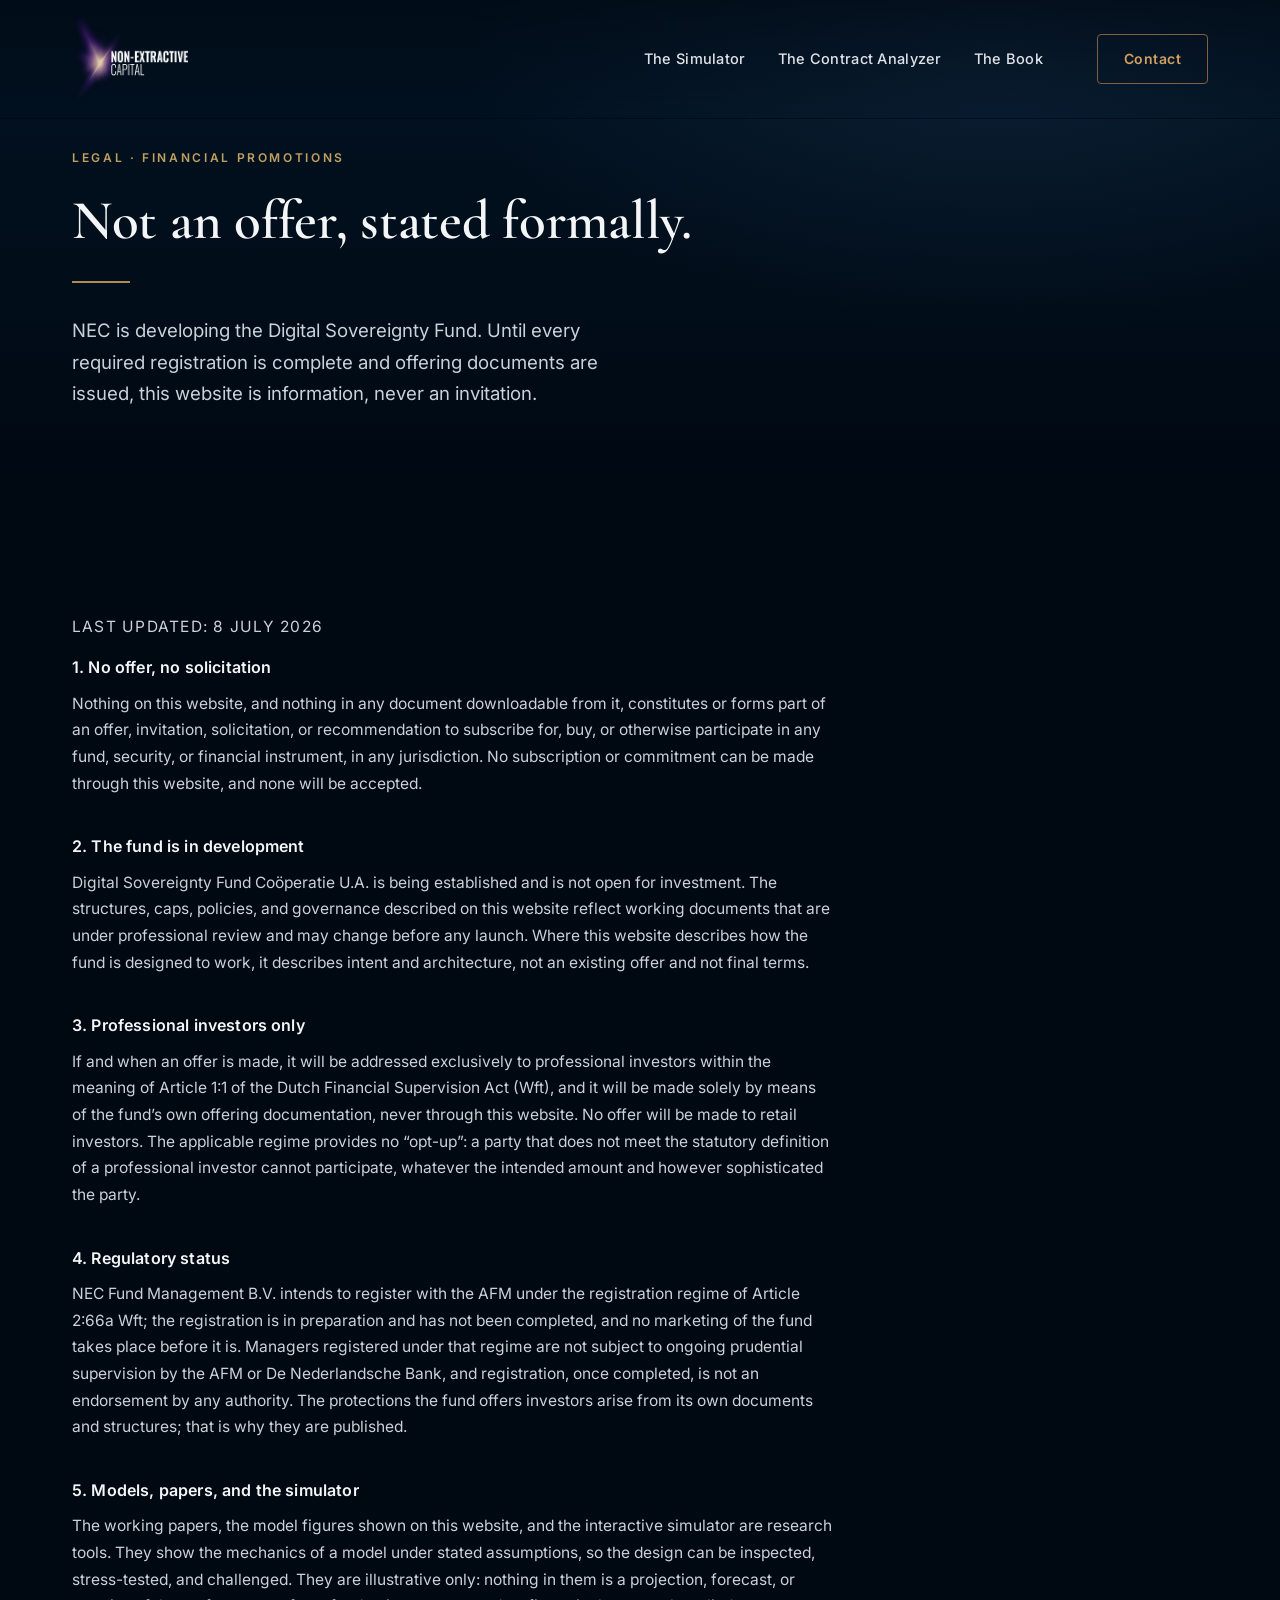
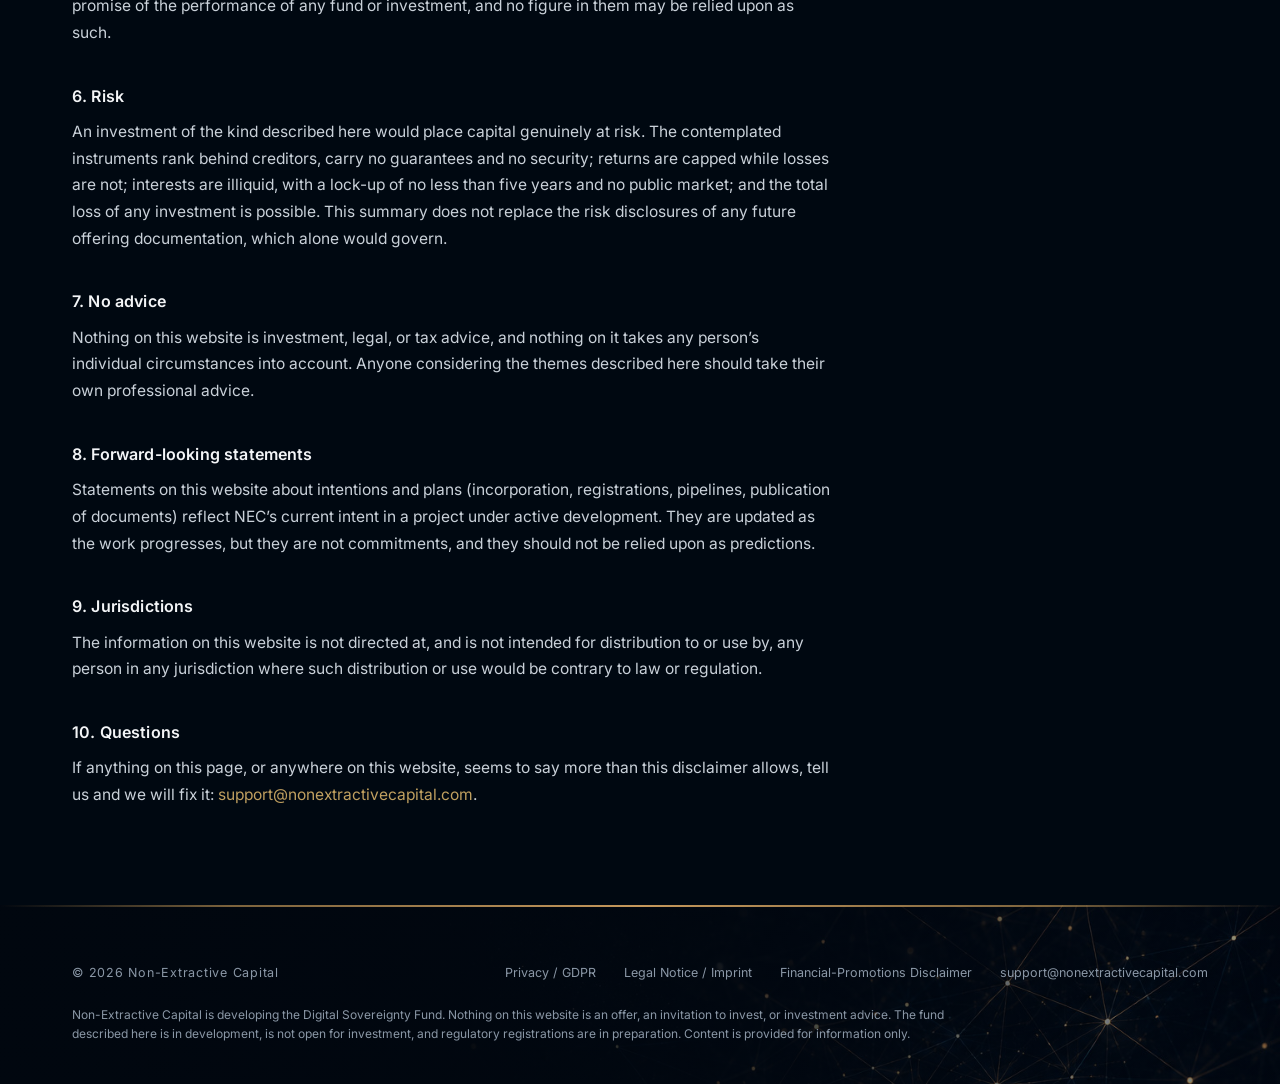
==== commit d789ee75: "Constrain app-frames to 820px; remove every em-dash site-wide - Screenshots were dominating the page" ====
--- a/financial-promotions.html
+++ b/financial-promotions.html
@@ -3,7 +3,7 @@
 <head>
 <meta charset="utf-8">
 <meta name="viewport" content="width=device-width, initial-scale=1">
-<title>Financial-Promotions Disclaimer — Non-Extractive Capital</title>
+<title>Financial-Promotions Disclaimer &middot; Non-Extractive Capital</title>
 <meta name="description" content="The pre-AFM financial-promotions disclaimer of Non-Extractive Capital: no offer or solicitation, a fund in development, professional investors only (Wft 1:1), illustrative models, and risk stated plainly.">
 <link rel="stylesheet" href="assets/style.css">
 </head>
@@ -11,14 +11,14 @@
 
 <header class="site-header">
   <div class="container nav-bar">
-    <a class="brand" href="index.html" aria-label="Non-Extractive Capital — home">
+    <a class="brand" href="index.html" aria-label="Non-Extractive Capital, home">
       <img class="brand-logo" src="assets/nec-logo-tight.png" alt="Non-Extractive Capital" height="92">
     </a>
     <button class="nav-toggle" aria-expanded="false" aria-label="Open menu"><span></span><span></span><span></span></button>
     <ul class="nav-menu">
-      <li class="nav-item"><a href="index.html#simulator">The Simulator</a></li>
-      <li class="nav-item"><a href="index.html#analyzer">The Contract Analyzer</a></li>
-      <li class="nav-item"><a href="index.html#book">The Book</a></li>
+      <li class="nav-item"><a href="https://melanierieback.github.io/DSF-Simulator/">The Simulator</a></li>
+      <li class="nav-item"><a href="https://melanierieback.github.io/NEC-Contract-Analyzer/">The Contract Analyzer</a></li>
+      <li class="nav-item"><a href="https://moral-economy.replit.app">The Book</a></li>
     </ul>
     <a class="btn-contact" href="mailto:support@nonextractivecapital.com">Contact</a>
   </div>
@@ -32,9 +32,9 @@
     <div class="container">
       <div class="hero-content">
         <p class="eyebrow">Legal &middot; Financial Promotions</p>
-        <h1>Not an offer &mdash; stated formally.</h1>
+        <h1>Not an offer, stated formally.</h1>
         <hr class="hero-rule">
-        <p class="lead">NEC is developing the Digital Sovereignty Fund. Until every required registration is complete and offering documents are issued, this website is information &mdash; never an invitation.</p>
+        <p class="lead">NEC is developing the Digital Sovereignty Fund. Until every required registration is complete and offering documents are issued, this website is information, never an invitation.</p>
       </div>
     </div>
   </section>
@@ -48,13 +48,13 @@
         <p>Nothing on this website, and nothing in any document downloadable from it, constitutes or forms part of an offer, invitation, solicitation, or recommendation to subscribe for, buy, or otherwise participate in any fund, security, or financial instrument, in any jurisdiction. No subscription or commitment can be made through this website, and none will be accepted.</p>
 
         <h3>2. The fund is in development</h3>
-        <p>Digital Sovereignty Fund Co&ouml;peratie U.A. is being established and is not open for investment. The structures, caps, policies, and governance described on this website reflect working documents that are under professional review and may change before any launch. Where this website describes how the fund is designed to work, it describes intent and architecture &mdash; not an existing offer and not final terms.</p>
+        <p>Digital Sovereignty Fund Co&ouml;peratie U.A. is being established and is not open for investment. The structures, caps, policies, and governance described on this website reflect working documents that are under professional review and may change before any launch. Where this website describes how the fund is designed to work, it describes intent and architecture, not an existing offer and not final terms.</p>
 
         <h3>3. Professional investors only</h3>
-        <p>If and when an offer is made, it will be addressed exclusively to professional investors within the meaning of Article 1:1 of the Dutch Financial Supervision Act (Wft), and it will be made solely by means of the fund&rsquo;s own offering documentation &mdash; never through this website. No offer will be made to retail investors. The applicable regime provides no &ldquo;opt-up&rdquo;: a party that does not meet the statutory definition of a professional investor cannot participate, whatever the intended amount and however sophisticated the party.</p>
+        <p>If and when an offer is made, it will be addressed exclusively to professional investors within the meaning of Article 1:1 of the Dutch Financial Supervision Act (Wft), and it will be made solely by means of the fund&rsquo;s own offering documentation, never through this website. No offer will be made to retail investors. The applicable regime provides no &ldquo;opt-up&rdquo;: a party that does not meet the statutory definition of a professional investor cannot participate, whatever the intended amount and however sophisticated the party.</p>
 
         <h3>4. Regulatory status</h3>
-        <p>NEC Fund Management B.V. intends to register with the AFM under the registration regime of Article 2:66a Wft; the registration is in preparation and has not been completed, and no marketing of the fund takes place before it is. Managers registered under that regime are not subject to ongoing prudential supervision by the AFM or De Nederlandsche Bank, and registration, once completed, is not an endorsement by any authority. The protections the fund offers investors arise from its own documents and structures &mdash; which is why they are published.</p>
+        <p>NEC Fund Management B.V. intends to register with the AFM under the registration regime of Article 2:66a Wft; the registration is in preparation and has not been completed, and no marketing of the fund takes place before it is. Managers registered under that regime are not subject to ongoing prudential supervision by the AFM or De Nederlandsche Bank, and registration, once completed, is not an endorsement by any authority. The protections the fund offers investors arise from its own documents and structures; that is why they are published.</p>
 
         <h3>5. Models, papers, and the simulator</h3>
         <p>The working papers, the model figures shown on this website, and the interactive simulator are research tools. They show the mechanics of a model under stated assumptions, so the design can be inspected, stress-tested, and challenged. They are illustrative only: nothing in them is a projection, forecast, or promise of the performance of any fund or investment, and no figure in them may be relied upon as such.</p>
@@ -66,13 +66,13 @@
         <p>Nothing on this website is investment, legal, or tax advice, and nothing on it takes any person&rsquo;s individual circumstances into account. Anyone considering the themes described here should take their own professional advice.</p>
 
         <h3>8. Forward-looking statements</h3>
-        <p>Statements on this website about intentions and plans &mdash; incorporation, registrations, pipelines, publication of documents &mdash; reflect NEC&rsquo;s current intent in a project under active development. They are updated as the work progresses, but they are not commitments, and they should not be relied upon as predictions.</p>
+        <p>Statements on this website about intentions and plans (incorporation, registrations, pipelines, publication of documents) reflect NEC&rsquo;s current intent in a project under active development. They are updated as the work progresses, but they are not commitments, and they should not be relied upon as predictions.</p>
 
         <h3>9. Jurisdictions</h3>
         <p>The information on this website is not directed at, and is not intended for distribution to or use by, any person in any jurisdiction where such distribution or use would be contrary to law or regulation.</p>
 
         <h3>10. Questions</h3>
-        <p>If anything on this page &mdash; or anywhere on this website &mdash; seems to say more than this disclaimer allows, tell us and we will fix it: <a href="mailto:support@nonextractivecapital.com">support@nonextractivecapital.com</a>.</p>
+        <p>If anything on this page, or anywhere on this website, seems to say more than this disclaimer allows, tell us and we will fix it: <a href="mailto:support@nonextractivecapital.com">support@nonextractivecapital.com</a>.</p>
       </div>
     </div>
   </section>
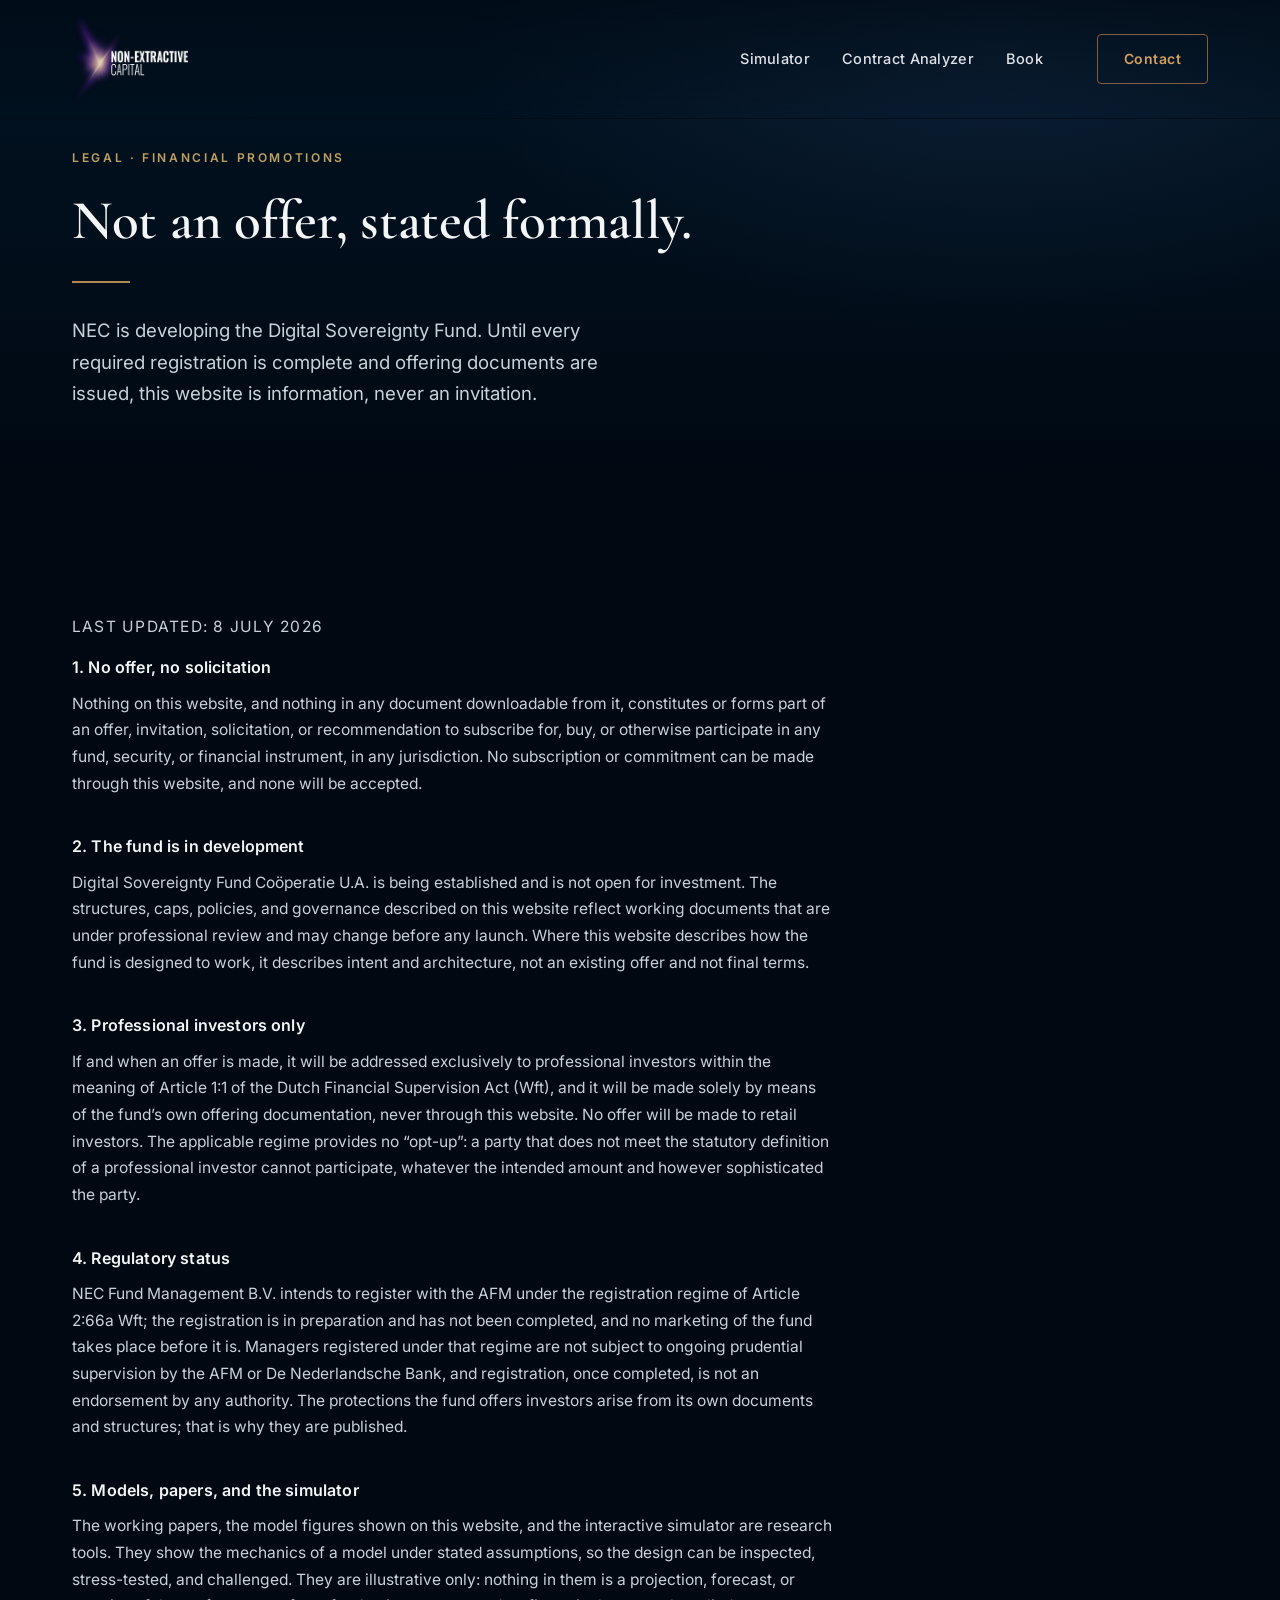
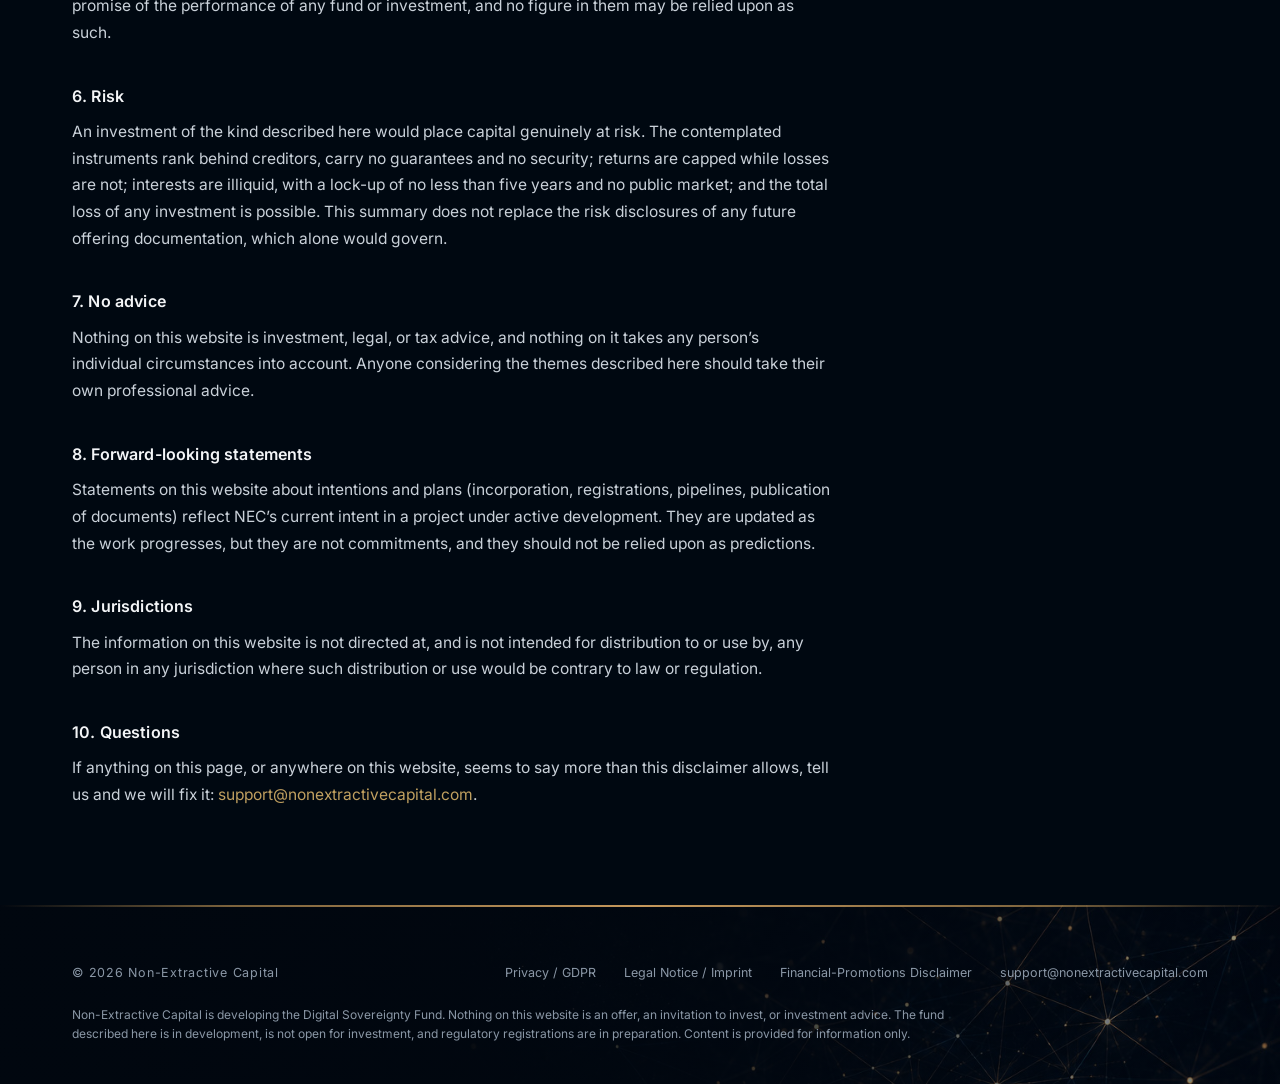
==== commit ada1681b: "Menu labels: drop 'The' (Simulator / Contract Analyzer / Book) Co-Authored-By: Claude Fable 5 <norep" ====
--- a/financial-promotions.html
+++ b/financial-promotions.html
@@ -16,9 +16,9 @@
     </a>
     <button class="nav-toggle" aria-expanded="false" aria-label="Open menu"><span></span><span></span><span></span></button>
     <ul class="nav-menu">
-      <li class="nav-item"><a href="https://melanierieback.github.io/DSF-Simulator/">The Simulator</a></li>
-      <li class="nav-item"><a href="https://melanierieback.github.io/NEC-Contract-Analyzer/">The Contract Analyzer</a></li>
-      <li class="nav-item"><a href="https://moral-economy.replit.app">The Book</a></li>
+      <li class="nav-item"><a href="https://melanierieback.github.io/DSF-Simulator/">Simulator</a></li>
+      <li class="nav-item"><a href="https://melanierieback.github.io/NEC-Contract-Analyzer/">Contract Analyzer</a></li>
+      <li class="nav-item"><a href="https://moral-economy.replit.app">Book</a></li>
     </ul>
     <a class="btn-contact" href="mailto:support@nonextractivecapital.com">Contact</a>
   </div>
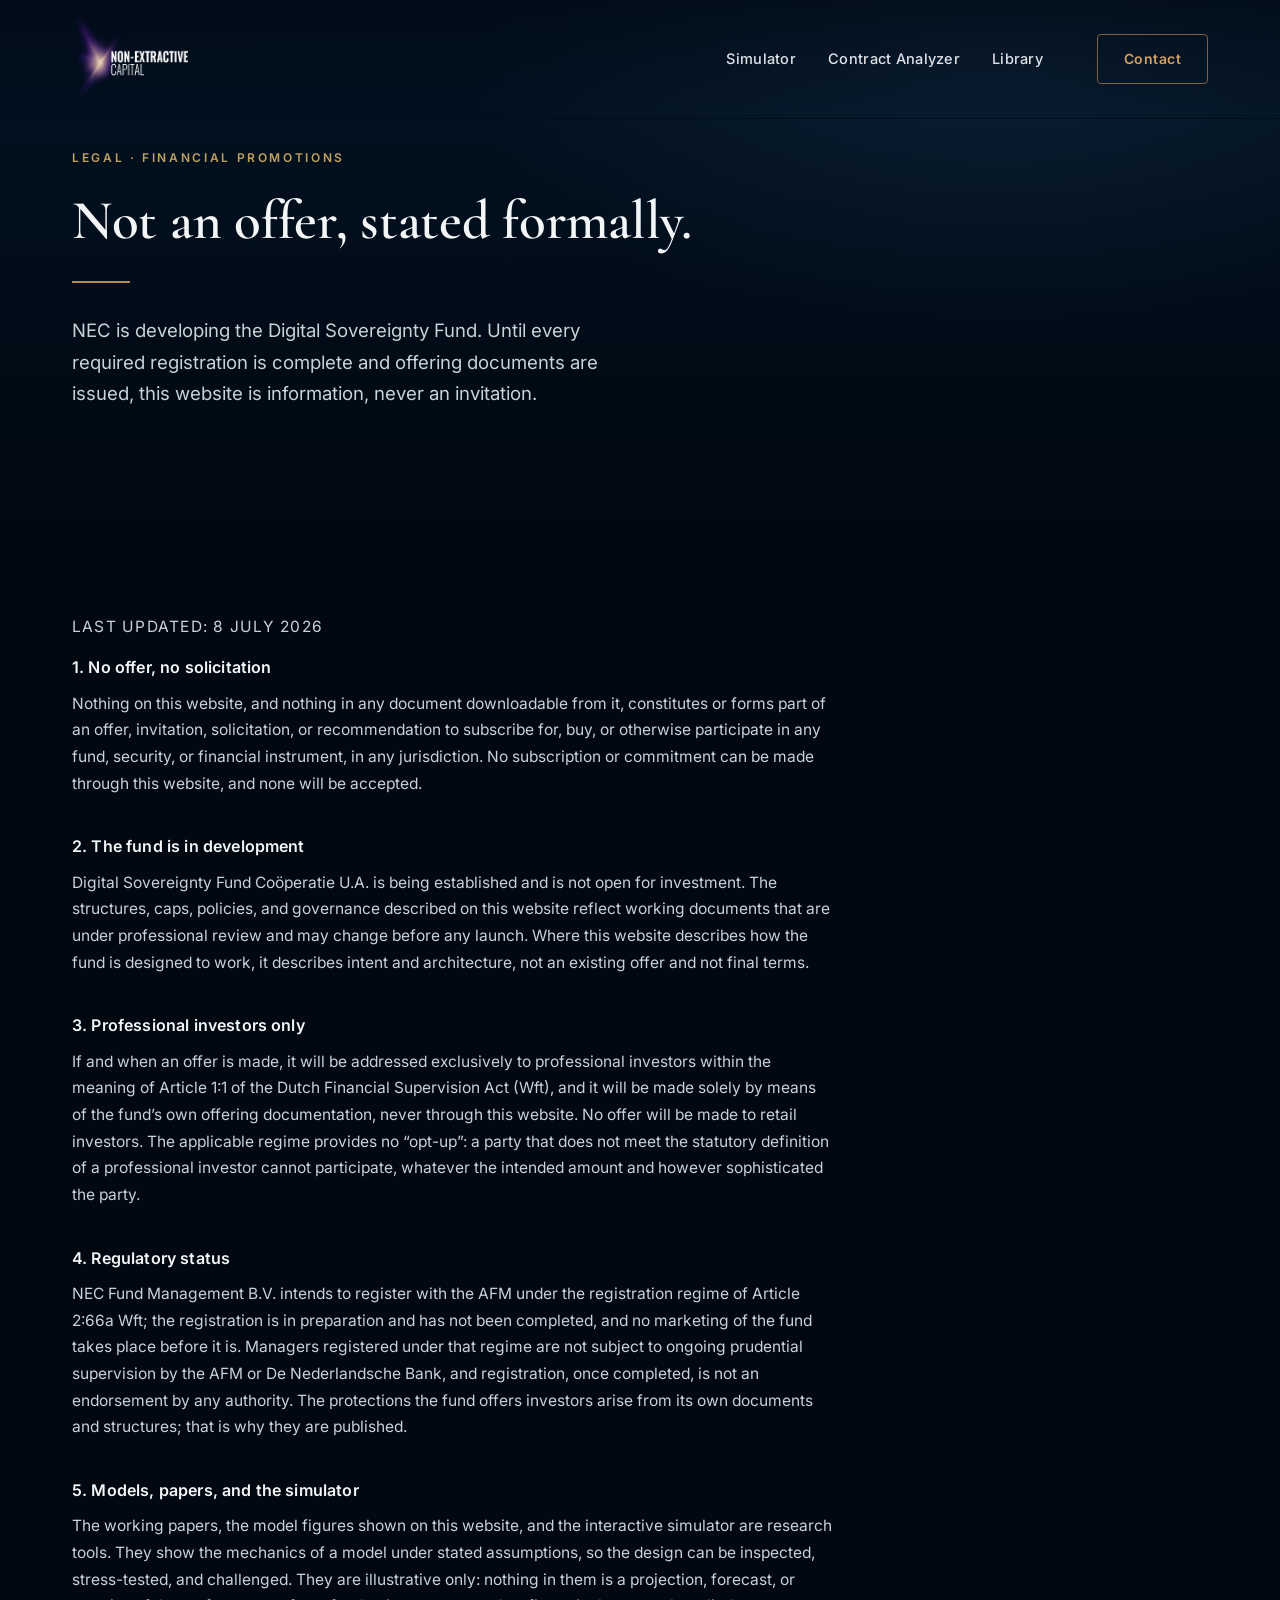
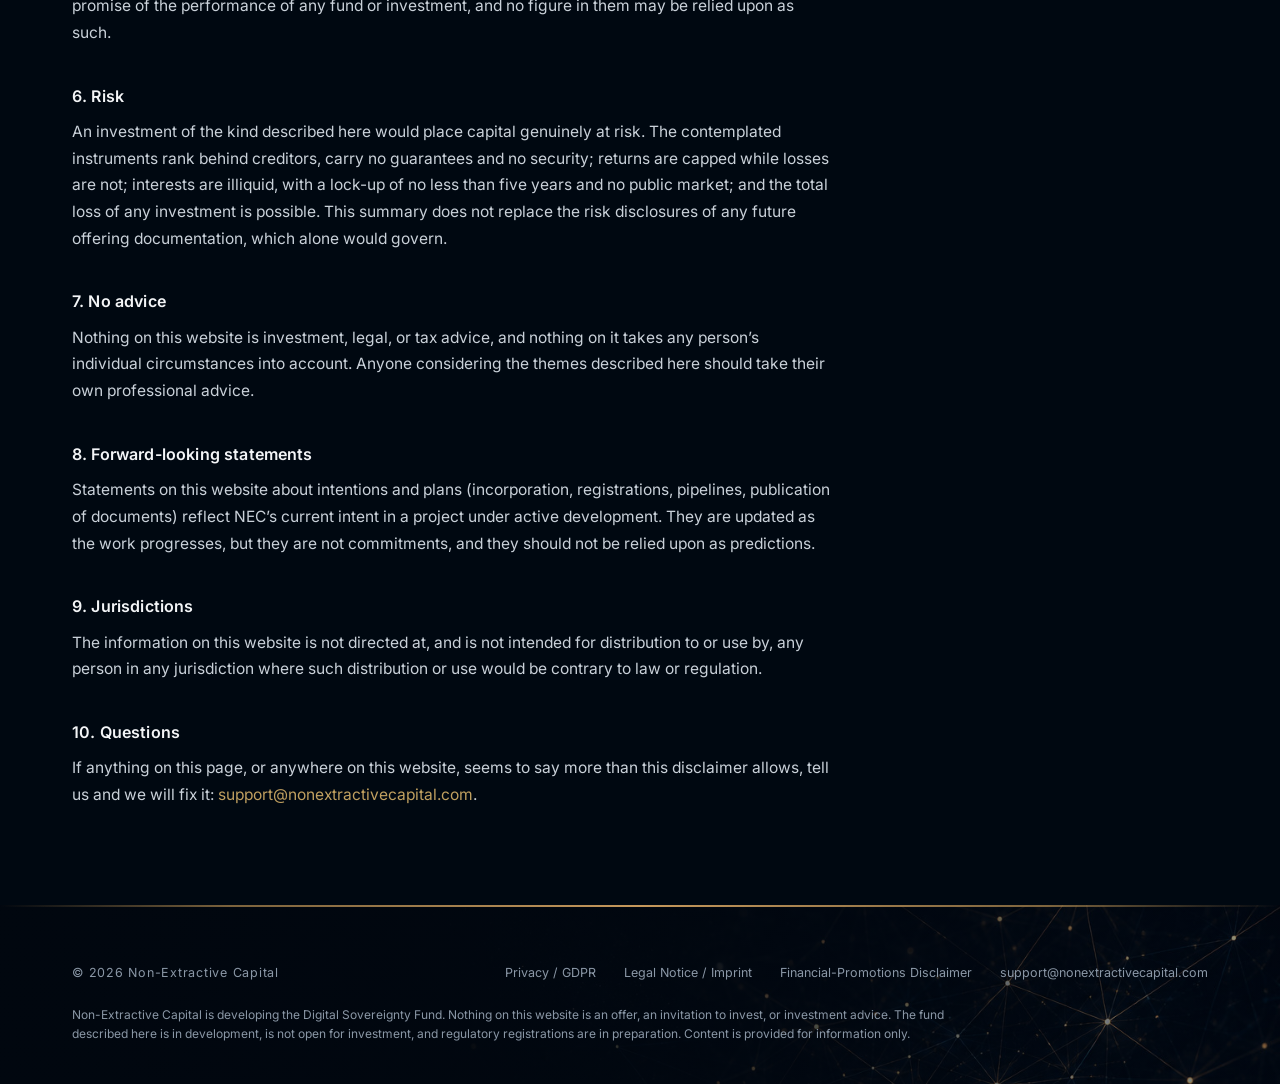
==== commit 8a48a3fb: "Library dropdown: Moral Economy reader + Extrinsic Titles and CWU PDFs Menu item 'Book' becomes 'Lib" ====
--- a/financial-promotions.html
+++ b/financial-promotions.html
@@ -18,7 +18,14 @@
     <ul class="nav-menu">
       <li class="nav-item"><a href="https://melanierieback.github.io/DSF-Simulator/">Simulator</a></li>
       <li class="nav-item"><a href="https://melanierieback.github.io/NEC-Contract-Analyzer/">Contract Analyzer</a></li>
-      <li class="nav-item"><a href="https://moral-economy.replit.app">Book</a></li>
+      <li class="nav-item has-children">
+        <a href="index.html#book">Library <span class="caret">+</span></a>
+        <div class="dropdown">
+          <a href="https://moral-economy.replit.app">Moral Economy</a>
+          <a href="papers/extrinsic-titles.pdf">Extrinsic Titles</a>
+          <a href="papers/capital-without-usury.pdf">Capital Without Usury</a>
+        </div>
+      </li>
     </ul>
     <a class="btn-contact" href="mailto:support@nonextractivecapital.com">Contact</a>
   </div>
